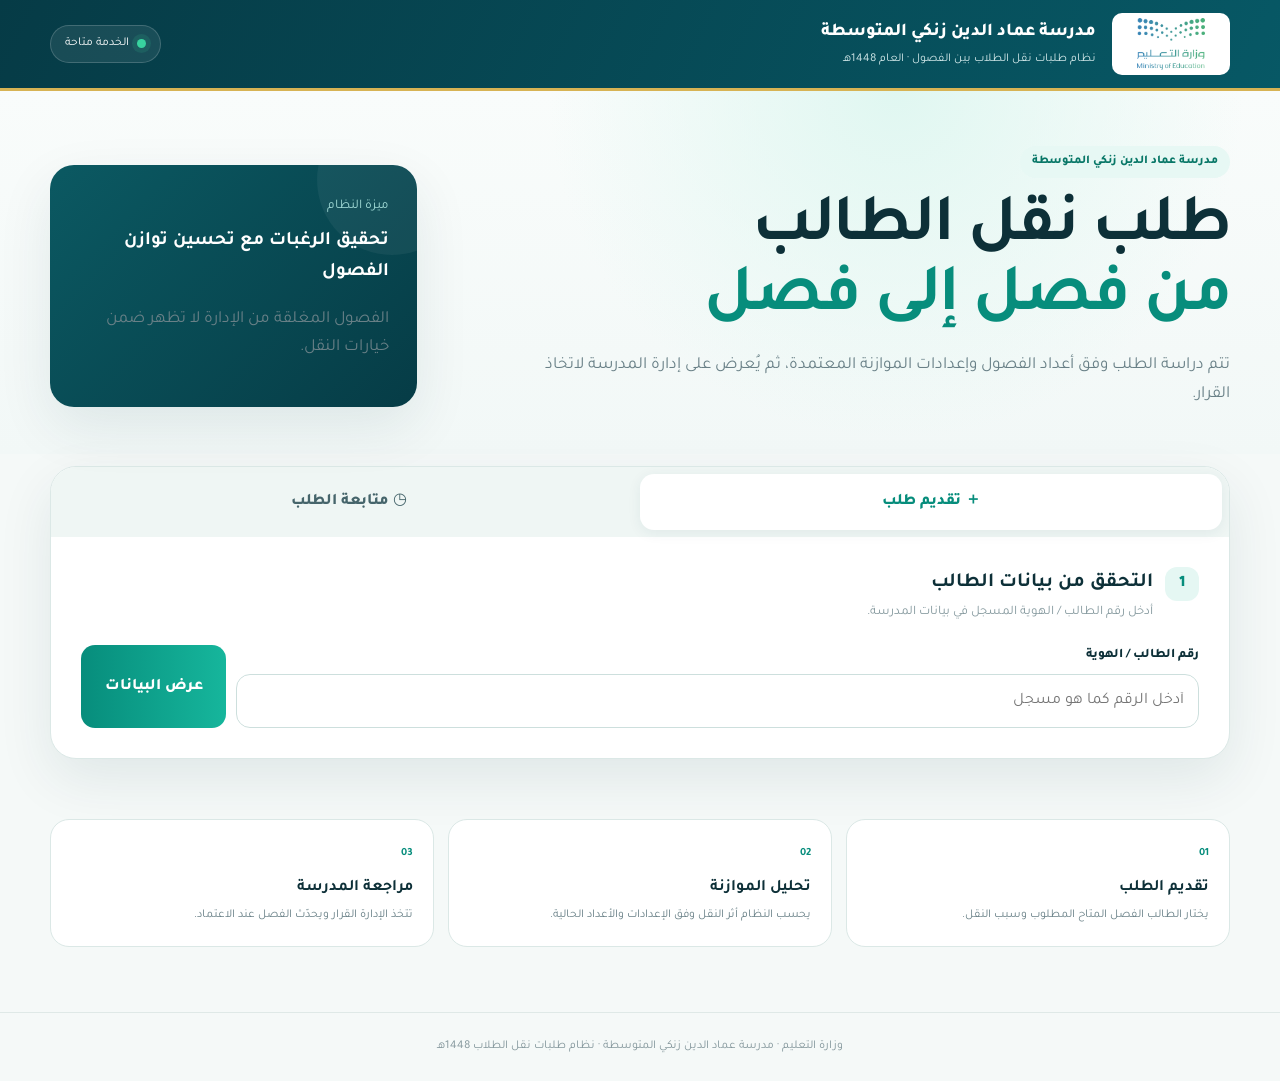
==== index.html @ 0a9241fe "Add files via upload" ====
<!doctype html>
<html lang="ar" dir="rtl">
<head>
<meta charset="utf-8"><meta name="viewport" content="width=device-width,initial-scale=1">
<meta name="theme-color" content="#063f49">
<title>طلبات نقل الطلاب | عماد الدين زنكي المتوسطة</title>
<link rel="stylesheet" href="assets/style.css?v=2.0.0">
</head>
<body>
<header class="topbar"><div class="container topbar-inner">
 <div class="brand"><img src="assets/moe-logo.png" alt="وزارة التعليم"><div><h1>مدرسة عماد الدين زنكي المتوسطة</h1><p>نظام طلبات نقل الطلاب بين الفصول · العام 1448هـ</p></div></div>
 <div class="service-pill"><i></i> الخدمة متاحة</div>
</div></header>
<section class="hero"><div class="container hero-grid">
 <div><span class="eyebrow">مدرسة عماد الدين زنكي المتوسطة</span><h2>طلب نقل الطالب<br><span>من فصل إلى فصل</span></h2><p>تتم دراسة الطلب وفق أعداد الفصول وإعدادات الموازنة المعتمدة، ثم يُعرض على إدارة المدرسة لاتخاذ القرار.</p></div>
 <aside class="feature-card"><small>ميزة النظام</small><strong>تحقيق الرغبات مع تحسين توازن الفصول</strong><p>الفصول المغلقة من الإدارة لا تظهر ضمن خيارات النقل.</p></aside>
</div></section>
<main class="container portal">
 <section class="panel">
  <div class="tabs"><button class="tab-btn active" data-tab="new">＋ تقديم طلب</button><button class="tab-btn" data-tab="status">◷ متابعة الطلب</button></div>
  <div class="panel-body">
   <div id="newTab">
    <div class="step-title"><span class="step-num">1</span><div><h3>التحقق من بيانات الطالب</h3><p>أدخل رقم الطالب / الهوية المسجل في بيانات المدرسة.</p></div></div>
    <div class="lookup-row"><div class="field"><label for="studentId">رقم الطالب / الهوية</label><input id="studentId" inputmode="text" autocomplete="off" placeholder="أدخل الرقم كما هو مسجل"></div><button id="lookupBtn" class="btn btn-primary">عرض البيانات</button></div>
    <div id="lookupStatus" class="status" hidden></div>
    <div id="studentCard" class="student-card hidden">
      <div class="student-head"><div><small>الطالب</small><div id="studentName" class="student-name">—</div></div><div class="meta-pills"><div class="meta-pill">الصف<b id="studentGrade">—</b></div><div class="meta-pill">الفصل الحالي<b id="studentClass">—</b></div></div></div>
      <form id="transferForm" class="transfer-form">
       <div class="step-title"><span class="step-num">2</span><div><h3>تفاصيل طلب النقل</h3><p>الفصول الظاهرة أدناه هي الفصول التي أتاحتها الإدارة للنقل.</p></div></div>
       <div class="form-row">
        <div class="field"><label for="targetClass">الفصل المطلوب</label><select id="targetClass" required></select></div>
        <div class="field"><label for="reason">سبب الطلب</label><select id="reason" required><option value="">اختر السبب</option><option>ظروف أسرية</option><option>رغبة الطالب</option><option>قرب من زملاء / إخوة</option><option>احتياج تعليمي</option><option>سبب آخر</option></select></div>
       </div>
       <div class="field" style="margin-top:12px"><label for="studentNote">ملاحظات الطالب <small>اختياري</small></label><textarea id="studentNote" rows="3" maxlength="350" placeholder="اكتب أي تفاصيل تساعد في دراسة الطلب..."></textarea></div>
       <div class="notice">إرسال الطلب لا يعني الموافقة النهائية. تتم دراسة الطلب حسب الموازنة وإعدادات الفصول والطاقة الاستيعابية.</div>
       <div id="submitStatus" class="status" hidden></div>
       <button class="btn btn-primary btn-wide" id="submitBtn" type="submit">إرسال طلب النقل</button>
      </form>
    </div>
    <div id="successCard" class="success-card hidden"><div class="success-icon">✓</div><h3>تم استلام طلبك</h3><p>رقم الطلب</p><div id="successCode" class="request-code">—</div><p>يمكنك متابعة حالة الطلب من تبويب «متابعة الطلب».</p><button id="newRequestBtn" class="btn btn-light">طلب / استعلام جديد</button></div>
   </div>
   <div id="statusTab" class="hidden">
    <div class="step-title"><span class="step-num">◷</span><div><h3>متابعة طلبات الطالب</h3><p>أدخل رقم الطالب / الهوية لعرض آخر الطلبات.</p></div></div>
    <div class="lookup-row"><div class="field"><label for="statusStudentId">رقم الطالب / الهوية</label><input id="statusStudentId" autocomplete="off"></div><button id="statusBtn" class="btn btn-dark">عرض الطلبات</button></div>
    <div id="statusMessage" class="status" hidden></div><div id="statusResults" style="margin-top:16px"></div>
   </div>
  </div>
 </section>
</main>
<section class="process"><div class="container process-grid"><div class="process-card"><b>01</b><h4>تقديم الطلب</h4><p>يختار الطالب الفصل المتاح المطلوب وسبب النقل.</p></div><div class="process-card"><b>02</b><h4>تحليل الموازنة</h4><p>يحسب النظام أثر النقل وفق الإعدادات والأعداد الحالية.</p></div><div class="process-card"><b>03</b><h4>مراجعة المدرسة</h4><p>تتخذ الإدارة القرار ويحدّث الفصل عند الاعتماد.</p></div></div></section>
<footer class="footer">وزارة التعليم · مدرسة عماد الدين زنكي المتوسطة · نظام طلبات نقل الطلاب 1448هـ</footer>
<script src="assets/app.js?v=2.0.0" defer></script>
</body></html>
---- assets/style.css ----
@import url('https://fonts.googleapis.com/css2?family=Tajawal:wght@400;500;600;700;800;900&display=swap');
:root{
 --ink:#0d3038;--muted:#698087;--line:#dbe8e6;--bg:#f5f9f8;--surface:#fff;
 --primary:#078d7c;--primary2:#16b69c;--navy:#073e49;--gold:#d7b354;
 --danger:#b42318;--danger-bg:#fff1f0;--warn:#8a5a00;--warn-bg:#fff8e8;
 --ok:#067647;--ok-bg:#ecfdf3;--shadow:0 20px 55px rgba(6,57,66,.09);
}
*{box-sizing:border-box}html{scroll-behavior:smooth}body{margin:0;font-family:"Tajawal",system-ui,sans-serif;color:var(--ink);background:var(--bg);line-height:1.65}
button,input,select,textarea{font:inherit}button,a{ -webkit-tap-highlight-color:transparent}
a{color:inherit;text-decoration:none}.container{width:min(1180px,calc(100% - 32px));margin:auto}
.topbar{background:linear-gradient(115deg,#063b46,#075865);color:#fff;border-bottom:3px solid var(--gold)}
.topbar-inner{min-height:88px;display:flex;align-items:center;justify-content:space-between;gap:18px}.brand{display:flex;align-items:center;gap:16px}
.brand img{width:118px;height:62px;object-fit:contain;background:#fff;border-radius:10px;padding:5px}.brand h1{font-size:18px;margin:0;font-weight:800}.brand p{font-size:12px;margin:3px 0 0;color:#d2e8e9}
.service-pill{display:flex;align-items:center;gap:8px;font-size:12px;background:rgba(255,255,255,.08);border:1px solid rgba(255,255,255,.18);padding:8px 14px;border-radius:999px}
.service-pill i{width:9px;height:9px;border-radius:50%;background:#38d39f;box-shadow:0 0 0 5px rgba(56,211,159,.12)}
.hero{padding:55px 0 28px;background:radial-gradient(circle at 70% 0,#e0f7f1 0,transparent 36%),linear-gradient(#f9fcfb,#f2f8f7)}
.hero-grid{display:grid;grid-template-columns:1.5fr .72fr;align-items:center;gap:48px}.eyebrow{display:inline-flex;background:#e7f8f4;color:#087767;border-radius:999px;padding:6px 12px;font-size:12px;font-weight:800}
.hero h2{font-size:clamp(38px,6vw,67px);line-height:1.05;margin:17px 0 12px;letter-spacing:-1.5px}.hero h2 span{color:var(--primary)}
.hero p{color:var(--muted);font-size:17px;max-width:720px}.feature-card{background:linear-gradient(135deg,#0b5962,#063c46);color:#fff;border-radius:24px;padding:28px;box-shadow:var(--shadow);position:relative;overflow:hidden}
.feature-card:before{content:"";position:absolute;width:150px;height:150px;border-radius:50%;background:rgba(255,255,255,.05);right:-50px;top:-60px}.feature-card small{color:#9bd7d3}.feature-card strong{display:block;font-size:19px;margin-top:7px}
.portal{padding:12px 0 60px}.panel{background:#fff;border:1px solid var(--line);border-radius:26px;box-shadow:var(--shadow);overflow:hidden}
.tabs{display:grid;grid-template-columns:1fr 1fr;background:#eff6f4;padding:7px}.tab-btn{border:0;background:transparent;color:#46656b;font-weight:800;padding:15px;border-radius:14px;cursor:pointer}
.tab-btn.active{background:#fff;color:var(--primary);box-shadow:0 3px 14px rgba(22,75,79,.07)}
.panel-body{padding:30px}.step-title{display:flex;gap:12px;align-items:flex-start;margin-bottom:22px}.step-num{display:grid;place-items:center;width:34px;height:34px;border-radius:12px;background:#e5f7f3;color:var(--primary);font-weight:900}
.step-title h3{margin:0;font-size:20px}.step-title p{margin:2px 0 0;color:#85999e;font-size:13px}
.field{display:flex;flex-direction:column;gap:7px}.field label{font-size:13px;font-weight:800}.field small{color:var(--muted)}
.input,.field input,.field select,.field textarea{width:100%;border:1px solid #cddfdd;background:#fff;border-radius:14px;padding:13px 14px;outline:0;color:var(--ink);transition:.2s}
.field textarea{resize:vertical}.field input:focus,.field select:focus,.field textarea:focus{border-color:#18ad97;box-shadow:0 0 0 4px rgba(22,182,156,.1)}
.form-row{display:grid;grid-template-columns:1fr 1fr;gap:14px}.lookup-row{display:grid;grid-template-columns:1fr 145px;gap:10px}
.btn{border:0;border-radius:14px;padding:12px 18px;font-weight:800;cursor:pointer;display:inline-flex;align-items:center;justify-content:center;gap:8px;transition:.2s}
.btn:hover{transform:translateY(-1px)}.btn:disabled{opacity:.55;cursor:not-allowed;transform:none}.btn-primary{background:linear-gradient(90deg,var(--primary),var(--primary2));color:#fff}
.btn-dark{background:var(--navy);color:#fff}.btn-light{background:#eff6f4;color:#204a51;border:1px solid #d9e8e5}.btn-danger{background:#b42318;color:#fff}.btn-wide{width:100%}
.status{padding:12px 14px;border-radius:13px;margin:14px 0;font-size:14px}.status.error{background:var(--danger-bg);color:var(--danger)}.status.ok{background:var(--ok-bg);color:var(--ok)}
.status.info{background:#eef8ff;color:#175c78}.status.warn{background:var(--warn-bg);color:var(--warn)}
.student-card{border:1px solid var(--line);border-radius:20px;padding:20px;margin-top:16px;background:#fbfefd}.student-head{display:flex;align-items:center;justify-content:space-between;gap:12px;border-bottom:1px solid #e4efed;padding-bottom:16px}
.student-name{font-size:21px;font-weight:900}.meta-pills{display:flex;gap:8px;flex-wrap:wrap}.meta-pill{background:#edf5f3;border-radius:12px;padding:8px 12px;font-size:12px}.meta-pill b{display:block;font-size:14px}
.transfer-form{padding-top:18px}.notice{background:#fff9e9;border:1px solid #f2d797;color:#765100;border-radius:13px;padding:12px;margin:15px 0;font-size:12px}
.success-card{text-align:center;padding:25px}.success-icon{width:62px;height:62px;border-radius:50%;display:grid;place-items:center;background:var(--ok-bg);color:var(--ok);font-size:30px;margin:auto}
.request-code{font-size:22px;font-weight:900;direction:ltr;display:inline-block;background:#f0f6f5;padding:8px 14px;border-radius:12px}
.process{padding:0 0 65px}.process-grid{display:grid;grid-template-columns:repeat(3,1fr);gap:14px}.process-card{background:#fff;border:1px solid var(--line);border-radius:19px;padding:20px}.process-card b{font-size:11px;color:var(--primary)}.process-card h4{margin:8px 0 5px}.process-card p{font-size:12px;color:var(--muted);margin:0}
.footer{border-top:1px solid #dfe9e7;text-align:center;color:#83969b;font-size:12px;padding:24px}
.hidden{display:none!important}

@media(max-width:800px){
 .topbar-inner{min-height:75px}.brand img{width:85px;height:50px}.brand h1{font-size:14px}.service-pill{display:none}
 .hero{padding-top:35px}.hero-grid{grid-template-columns:1fr;gap:20px}.feature-card{display:none}.hero h2{font-size:42px}
 .panel-body{padding:20px}.form-row,.lookup-row,.process-grid{grid-template-columns:1fr}.lookup-row .btn{width:100%}
 .student-head{align-items:flex-start;flex-direction:column}
}
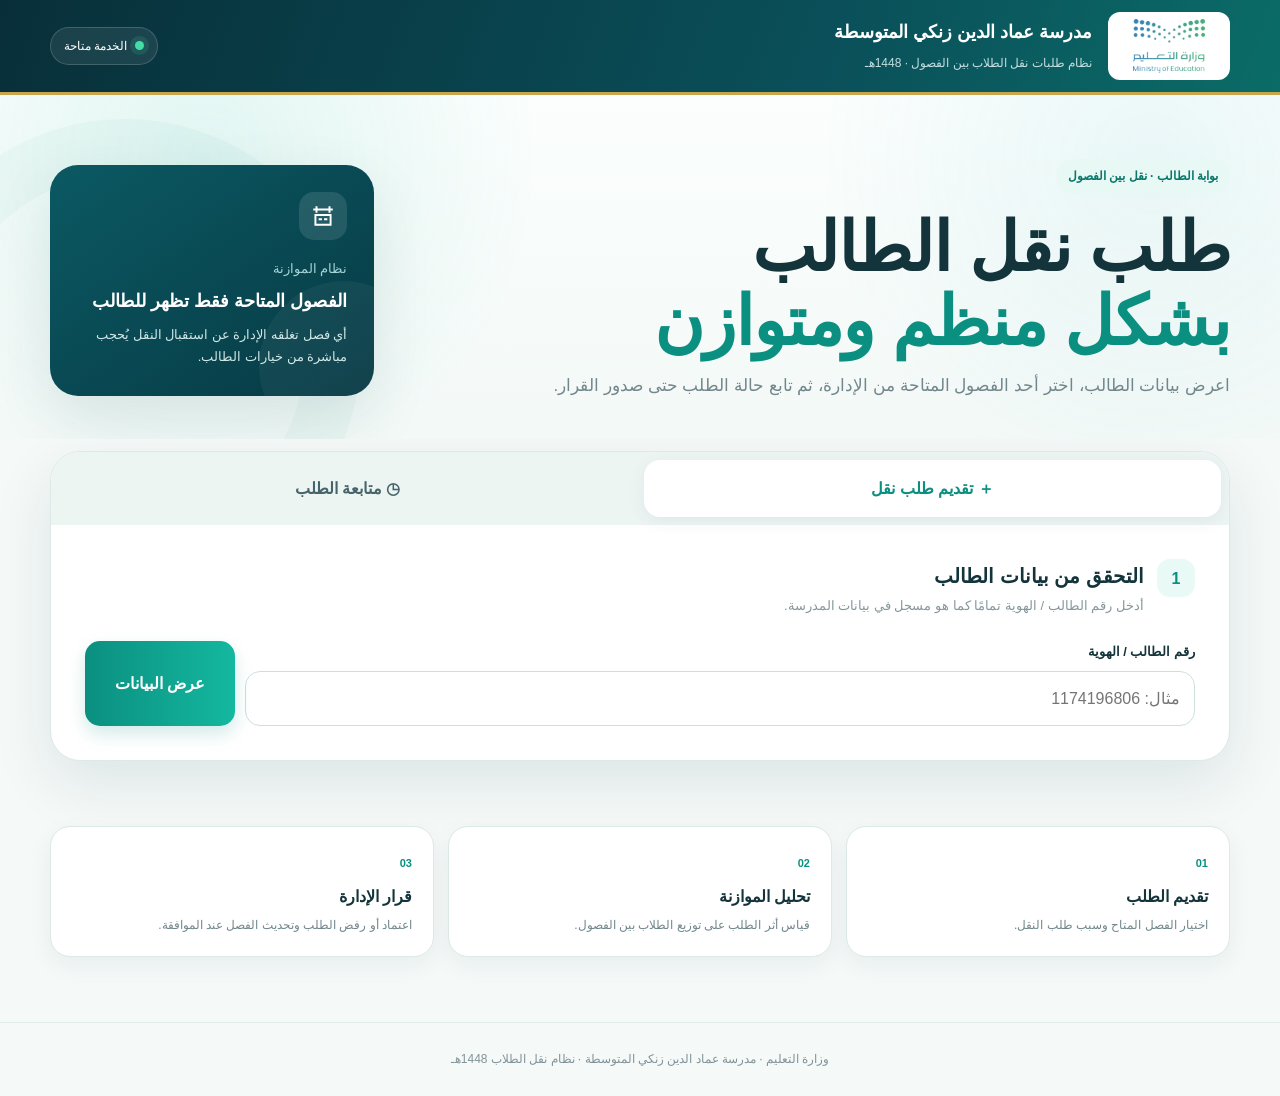
==== commit 53e18b40: "Add files via upload" ====
--- a/index.html
+++ b/index.html
@@ -2,52 +2,75 @@
 <html lang="ar" dir="rtl">
 <head>
 <meta charset="utf-8"><meta name="viewport" content="width=device-width,initial-scale=1">
-<meta name="theme-color" content="#063f49">
+<meta name="theme-color" content="#0b3640">
 <title>طلبات نقل الطلاب | عماد الدين زنكي المتوسطة</title>
-<link rel="stylesheet" href="assets/style.css?v=2.0.0">
+<link rel="stylesheet" href="/assets/student.css?v=2.1.0">
 </head>
 <body>
-<header class="topbar"><div class="container topbar-inner">
- <div class="brand"><img src="assets/moe-logo.png" alt="وزارة التعليم"><div><h1>مدرسة عماد الدين زنكي المتوسطة</h1><p>نظام طلبات نقل الطلاب بين الفصول · العام 1448هـ</p></div></div>
- <div class="service-pill"><i></i> الخدمة متاحة</div>
-</div></header>
-<section class="hero"><div class="container hero-grid">
- <div><span class="eyebrow">مدرسة عماد الدين زنكي المتوسطة</span><h2>طلب نقل الطالب<br><span>من فصل إلى فصل</span></h2><p>تتم دراسة الطلب وفق أعداد الفصول وإعدادات الموازنة المعتمدة، ثم يُعرض على إدارة المدرسة لاتخاذ القرار.</p></div>
- <aside class="feature-card"><small>ميزة النظام</small><strong>تحقيق الرغبات مع تحسين توازن الفصول</strong><p>الفصول المغلقة من الإدارة لا تظهر ضمن خيارات النقل.</p></aside>
-</div></section>
+<header class="site-header">
+ <div class="container header-inner">
+  <div class="brand"><img class="brand-logo" src="/assets/moe-logo.png" alt="وزارة التعليم"><div class="brand-copy"><strong>مدرسة عماد الدين زنكي المتوسطة</strong><span>نظام طلبات نقل الطلاب بين الفصول · 1448هـ</span></div></div>
+  <div class="live-pill"><span class="live-dot"></span> الخدمة متاحة</div>
+ </div>
+</header>
+
+<section class="hero">
+ <div class="container hero-grid">
+  <div><span class="eyebrow">بوابة الطالب · نقل بين الفصول</span><h1>طلب نقل الطالب<br><em>بشكل منظم ومتوازن</em></h1><p>اعرض بيانات الطالب، اختر أحد الفصول المتاحة من الإدارة، ثم تابع حالة الطلب حتى صدور القرار.</p></div>
+  <aside class="hero-card">
+   <div class="hero-icon"><svg viewBox="0 0 24 24" fill="none" stroke="currentColor" stroke-width="1.8"><path d="M3 6h18M6 3v6m12-6v6M5 11h14v9H5z"/><path d="M8 15h3m2 0h3"/></svg></div>
+   <small>نظام الموازنة</small><strong>الفصول المتاحة فقط تظهر للطالب</strong><p>أي فصل تغلقه الإدارة عن استقبال النقل يُحجب مباشرة من خيارات الطالب.</p>
+  </aside>
+ </div>
+</section>
+
 <main class="container portal">
- <section class="panel">
-  <div class="tabs"><button class="tab-btn active" data-tab="new">＋ تقديم طلب</button><button class="tab-btn" data-tab="status">◷ متابعة الطلب</button></div>
-  <div class="panel-body">
-   <div id="newTab">
-    <div class="step-title"><span class="step-num">1</span><div><h3>التحقق من بيانات الطالب</h3><p>أدخل رقم الطالب / الهوية المسجل في بيانات المدرسة.</p></div></div>
-    <div class="lookup-row"><div class="field"><label for="studentId">رقم الطالب / الهوية</label><input id="studentId" inputmode="text" autocomplete="off" placeholder="أدخل الرقم كما هو مسجل"></div><button id="lookupBtn" class="btn btn-primary">عرض البيانات</button></div>
-    <div id="lookupStatus" class="status" hidden></div>
-    <div id="studentCard" class="student-card hidden">
-      <div class="student-head"><div><small>الطالب</small><div id="studentName" class="student-name">—</div></div><div class="meta-pills"><div class="meta-pill">الصف<b id="studentGrade">—</b></div><div class="meta-pill">الفصل الحالي<b id="studentClass">—</b></div></div></div>
-      <form id="transferForm" class="transfer-form">
-       <div class="step-title"><span class="step-num">2</span><div><h3>تفاصيل طلب النقل</h3><p>الفصول الظاهرة أدناه هي الفصول التي أتاحتها الإدارة للنقل.</p></div></div>
-       <div class="form-row">
-        <div class="field"><label for="targetClass">الفصل المطلوب</label><select id="targetClass" required></select></div>
-        <div class="field"><label for="reason">سبب الطلب</label><select id="reason" required><option value="">اختر السبب</option><option>ظروف أسرية</option><option>رغبة الطالب</option><option>قرب من زملاء / إخوة</option><option>احتياج تعليمي</option><option>سبب آخر</option></select></div>
-       </div>
-       <div class="field" style="margin-top:12px"><label for="studentNote">ملاحظات الطالب <small>اختياري</small></label><textarea id="studentNote" rows="3" maxlength="350" placeholder="اكتب أي تفاصيل تساعد في دراسة الطلب..."></textarea></div>
-       <div class="notice">إرسال الطلب لا يعني الموافقة النهائية. تتم دراسة الطلب حسب الموازنة وإعدادات الفصول والطاقة الاستيعابية.</div>
-       <div id="submitStatus" class="status" hidden></div>
-       <button class="btn btn-primary btn-wide" id="submitBtn" type="submit">إرسال طلب النقل</button>
-      </form>
+ <section class="portal-shell">
+  <div class="portal-tabs"><button class="portal-tab active" data-tab="new">＋ تقديم طلب نقل</button><button class="portal-tab" data-tab="track">◷ متابعة الطلب</button></div>
+  <div class="portal-body">
+   <section id="newView">
+    <div class="section-title"><span class="number">1</span><div><h2>التحقق من بيانات الطالب</h2><p>أدخل رقم الطالب / الهوية تمامًا كما هو مسجل في بيانات المدرسة.</p></div></div>
+    <div class="lookup-grid"><div class="field"><label for="studentId">رقم الطالب / الهوية</label><input class="control" id="studentId" autocomplete="off" inputmode="text" placeholder="مثال: 1174196806"></div><button id="lookupBtn" class="btn btn-primary">عرض البيانات</button></div>
+    <div id="lookupMsg" class="alert hidden"></div>
+
+    <div id="studentPanel" class="student-panel hidden">
+     <div class="student-head">
+      <div class="identity"><div class="avatar"><svg viewBox="0 0 24 24" fill="none" stroke="currentColor" stroke-width="1.8"><circle cx="12" cy="8" r="4"/><path d="M4 21c1-5 4-7 8-7s7 2 8 7"/></svg></div><div><div class="student-label">الطالب</div><div id="studentName" class="student-name">—</div></div></div>
+      <div class="meta"><div class="meta-box">الصف<b id="studentGrade">—</b></div><div class="meta-box">الفصل الحالي<b id="studentClass">—</b></div></div>
+     </div>
+
+     <form id="transferForm" class="transfer-area">
+      <div class="section-title"><span class="number">2</span><div><h2>تفاصيل طلب النقل</h2><p>القائمة تحتوي فقط على الفصول المسموح لها باستقبال طلبات النقل.</p></div></div>
+      <div class="form-grid">
+       <div class="field"><label for="targetClass">الفصل المطلوب</label><select id="targetClass" class="control" required></select></div>
+       <div class="field"><label for="reason">سبب الطلب</label><select id="reason" class="control" required><option value="">اختر سبب الطلب</option><option>ظروف أسرية</option><option>رغبة الطالب</option><option>قرب من زملاء / إخوة</option><option>احتياج تعليمي</option><option>سبب آخر</option></select></div>
+      </div>
+      <div class="field" style="margin-top:14px"><label for="studentNote">ملاحظات الطالب <small>اختياري</small></label><textarea id="studentNote" class="control" rows="3" maxlength="350" placeholder="اكتب أي تفاصيل تساعد الإدارة في دراسة الطلب..."></textarea></div>
+      <div class="policy-note">إرسال الطلب لا يعني الموافقة النهائية. تتم دراسة كل طلب حسب الموازنة بين الفصول والطاقة الاستيعابية وإعدادات الإدارة.</div>
+      <div id="submitMsg" class="alert hidden"></div>
+      <button id="submitBtn" class="btn btn-primary btn-wide" type="submit">إرسال طلب النقل</button>
+     </form>
     </div>
-    <div id="successCard" class="success-card hidden"><div class="success-icon">✓</div><h3>تم استلام طلبك</h3><p>رقم الطلب</p><div id="successCode" class="request-code">—</div><p>يمكنك متابعة حالة الطلب من تبويب «متابعة الطلب».</p><button id="newRequestBtn" class="btn btn-light">طلب / استعلام جديد</button></div>
-   </div>
-   <div id="statusTab" class="hidden">
-    <div class="step-title"><span class="step-num">◷</span><div><h3>متابعة طلبات الطالب</h3><p>أدخل رقم الطالب / الهوية لعرض آخر الطلبات.</p></div></div>
-    <div class="lookup-row"><div class="field"><label for="statusStudentId">رقم الطالب / الهوية</label><input id="statusStudentId" autocomplete="off"></div><button id="statusBtn" class="btn btn-dark">عرض الطلبات</button></div>
-    <div id="statusMessage" class="status" hidden></div><div id="statusResults" style="margin-top:16px"></div>
-   </div>
+
+    <div id="successView" class="success-view hidden">
+      <div class="success-mark">✓</div><h2>تم استلام طلبك بنجاح</h2><p>احتفظ برقم الطلب للرجوع إليه عند الحاجة.</p><div id="requestId" class="request-id">—</div><br><button id="resetBtn" class="btn btn-soft">استعلام جديد</button>
+    </div>
+   </section>
+
+   <section id="trackView" class="hidden">
+    <div class="section-title"><span class="number">◷</span><div><h2>متابعة طلبات الطالب</h2><p>أدخل رقم الطالب / الهوية لعرض آخر الطلبات المسجلة.</p></div></div>
+    <div class="lookup-grid"><div class="field"><label for="trackId">رقم الطالب / الهوية</label><input id="trackId" class="control" autocomplete="off"></div><button id="trackBtn" class="btn btn-dark">عرض الطلبات</button></div>
+    <div id="trackMsg" class="alert hidden"></div><div id="trackResults" class="status-list"></div>
+   </section>
   </div>
  </section>
 </main>
-<section class="process"><div class="container process-grid"><div class="process-card"><b>01</b><h4>تقديم الطلب</h4><p>يختار الطالب الفصل المتاح المطلوب وسبب النقل.</p></div><div class="process-card"><b>02</b><h4>تحليل الموازنة</h4><p>يحسب النظام أثر النقل وفق الإعدادات والأعداد الحالية.</p></div><div class="process-card"><b>03</b><h4>مراجعة المدرسة</h4><p>تتخذ الإدارة القرار ويحدّث الفصل عند الاعتماد.</p></div></div></section>
-<footer class="footer">وزارة التعليم · مدرسة عماد الدين زنكي المتوسطة · نظام طلبات نقل الطلاب 1448هـ</footer>
-<script src="assets/app.js?v=2.0.0" defer></script>
+
+<section class="steps"><div class="container steps-grid">
+ <div class="step-card"><span>01</span><h3>تقديم الطلب</h3><p>اختيار الفصل المتاح وسبب طلب النقل.</p></div>
+ <div class="step-card"><span>02</span><h3>تحليل الموازنة</h3><p>قياس أثر الطلب على توزيع الطلاب بين الفصول.</p></div>
+ <div class="step-card"><span>03</span><h3>قرار الإدارة</h3><p>اعتماد أو رفض الطلب وتحديث الفصل عند الموافقة.</p></div>
+</div></section>
+<footer class="site-footer">وزارة التعليم · مدرسة عماد الدين زنكي المتوسطة · نظام نقل الطلاب 1448هـ</footer>
+<script src="/assets/config.js?v=2.1.0"></script><script src="/assets/student.js?v=2.1.0"></script>
 </body></html>
--- a/assets/student.css
+++ b/assets/student.css
@@ -0,0 +1,49 @@
+
+:root{
+  --primary:#0b8f80;--primary-2:#14b89f;--primary-3:#e9faf6;
+  --navy:#0b3640;--navy-2:#124e59;--ink:#14343b;--muted:#71878c;
+  --line:#dce9e6;--bg:#f5f9f8;--surface:#fff;--gold:#c9a54b;
+  --danger:#b42318;--danger-bg:#fff1f0;--warning:#8b5e00;--warning-bg:#fff8e8;
+  --success:#067647;--success-bg:#ecfdf3;--shadow:0 22px 60px rgba(7,55,64,.10);
+  --soft-shadow:0 8px 24px rgba(7,55,64,.06);--radius:24px;
+}
+*{box-sizing:border-box}html{scroll-behavior:smooth}body{margin:0;font-family:"Segoe UI","Tahoma","Arial",sans-serif;background:var(--bg);color:var(--ink);line-height:1.7}
+button,input,select,textarea{font:inherit}button{cursor:pointer}a{color:inherit;text-decoration:none}
+.container{width:min(1180px,calc(100% - 32px));margin:auto}
+.site-header{background:linear-gradient(110deg,#082f39,#0a505a 65%,#0a6c67);border-bottom:3px solid var(--gold);color:#fff}
+.header-inner{min-height:92px;display:flex;align-items:center;justify-content:space-between;gap:20px}
+.brand{display:flex;align-items:center;gap:16px}.brand-logo{width:122px;height:68px;object-fit:contain;background:#fff;border-radius:12px;padding:7px}
+.brand-copy strong{display:block;font-size:18px}.brand-copy span{font-size:12px;color:#c5dfe1}.live-pill{display:flex;align-items:center;gap:8px;background:rgba(255,255,255,.08);border:1px solid rgba(255,255,255,.17);padding:8px 13px;border-radius:999px;font-size:12px}
+.live-dot{width:9px;height:9px;background:#44dda8;border-radius:50%;box-shadow:0 0 0 5px rgba(68,221,168,.13)}
+.hero{position:relative;overflow:hidden;background:
+radial-gradient(circle at 16% 18%,rgba(19,184,159,.11),transparent 30%),
+radial-gradient(circle at 90% 20%,rgba(70,184,199,.09),transparent 28%),
+linear-gradient(180deg,#fbfefd,#f3f9f7);padding:64px 0 38px}
+.hero:after{content:"";position:absolute;left:-110px;bottom:-150px;width:360px;height:360px;border-radius:50%;border:55px solid rgba(8,143,128,.04)}
+.hero-grid{display:grid;grid-template-columns:1.55fr .62fr;gap:45px;align-items:center;position:relative;z-index:1}
+.eyebrow{display:inline-flex;align-items:center;gap:7px;padding:7px 12px;border-radius:999px;background:#e8f8f4;color:#0a776b;font-size:12px;font-weight:800}
+.hero h1{font-size:clamp(40px,5.6vw,68px);line-height:1.08;margin:18px 0 14px;letter-spacing:-1px}.hero h1 em{font-style:normal;color:var(--primary)}
+.hero p{font-size:17px;color:var(--muted);max-width:760px;margin:0}
+.hero-card{background:linear-gradient(145deg,#0b5963,#073a44);border-radius:28px;color:#fff;padding:27px;box-shadow:var(--shadow);position:relative;overflow:hidden}
+.hero-card:before{content:"";position:absolute;inset:auto -55px -55px auto;width:170px;height:170px;border-radius:50%;background:rgba(255,255,255,.045)}
+.hero-icon{width:48px;height:48px;border-radius:15px;background:rgba(255,255,255,.11);display:grid;place-items:center;margin-bottom:14px}.hero-icon svg{width:26px}
+.hero-card small{color:#a7d5d6}.hero-card strong{font-size:18px;display:block;margin:5px 0 8px}.hero-card p{color:#d0e7e7;font-size:13px}
+.portal{padding:12px 0 65px}.portal-shell{background:#fff;border:1px solid var(--line);border-radius:30px;box-shadow:var(--shadow);overflow:hidden}
+.portal-tabs{display:grid;grid-template-columns:1fr 1fr;gap:8px;background:#edf5f3;padding:8px}.portal-tab{border:0;background:transparent;border-radius:16px;padding:15px;color:#45656b;font-weight:800}.portal-tab.active{background:#fff;color:var(--primary);box-shadow:0 4px 17px rgba(10,66,73,.07)}
+.portal-body{padding:34px}
+.section-title{display:flex;align-items:flex-start;gap:13px;margin-bottom:24px}.number{flex:0 0 38px;height:38px;border-radius:13px;display:grid;place-items:center;background:var(--primary-3);color:var(--primary);font-weight:900}.section-title h2{font-size:20px;margin:0}.section-title p{margin:2px 0 0;font-size:13px;color:#84979b}
+.lookup-grid{display:grid;grid-template-columns:1fr 150px;gap:10px}.field{display:flex;flex-direction:column;gap:7px}.field label{font-size:13px;font-weight:800}.field small{color:#819499}
+.control{width:100%;border:1px solid #ccdfdc;border-radius:15px;background:#fff;padding:13px 14px;outline:0;color:var(--ink);transition:.2s}.control:focus{border-color:#18ac98;box-shadow:0 0 0 4px rgba(20,184,159,.10)}
+textarea.control{resize:vertical}.btn{border:0;border-radius:15px;padding:12px 18px;font-weight:800;display:inline-flex;align-items:center;justify-content:center;gap:8px;transition:.18s}.btn:hover{transform:translateY(-1px)}.btn:disabled{opacity:.52;cursor:not-allowed;transform:none}
+.btn-primary{background:linear-gradient(90deg,var(--primary),var(--primary-2));color:#fff;box-shadow:0 8px 18px rgba(11,143,128,.18)}.btn-dark{background:var(--navy);color:#fff}.btn-soft{background:#eef6f4;color:#24545a;border:1px solid #d9e7e5}.btn-wide{width:100%}
+.alert{border-radius:14px;padding:12px 14px;margin-top:14px;font-size:13px;border:1px solid transparent}.alert.info{background:#eef8ff;color:#175d79;border-color:#d9ebf4}.alert.success{background:var(--success-bg);color:var(--success);border-color:#d7f0df}.alert.error{background:var(--danger-bg);color:var(--danger);border-color:#f7d7d4}.alert.warning{background:var(--warning-bg);color:var(--warning);border-color:#efd99e}
+.student-panel{margin-top:18px;border:1px solid var(--line);border-radius:22px;padding:22px;background:linear-gradient(180deg,#fff,#fbfefd)}
+.student-head{display:flex;justify-content:space-between;gap:15px;align-items:center;border-bottom:1px solid #e6efed;padding-bottom:18px}.identity{display:flex;align-items:center;gap:13px}.avatar{width:48px;height:48px;border-radius:15px;background:#e6f8f4;color:var(--primary);display:grid;place-items:center}.avatar svg{width:26px}.student-name{font-size:22px;font-weight:900}.student-label{color:#83969a;font-size:12px}
+.meta{display:flex;gap:9px;flex-wrap:wrap}.meta-box{min-width:95px;background:#f0f6f4;border-radius:14px;padding:9px 12px;font-size:11px;color:#788b90}.meta-box b{display:block;color:var(--ink);font-size:14px}
+.transfer-area{padding-top:20px}.form-grid{display:grid;grid-template-columns:1fr 1fr;gap:14px}.policy-note{margin:16px 0;background:#fff9e9;border:1px solid #eed79a;border-radius:14px;padding:12px 14px;color:#775402;font-size:12px}
+.success-view{text-align:center;padding:42px 20px}.success-mark{width:72px;height:72px;border-radius:50%;background:#eafbf2;color:#08774a;display:grid;place-items:center;margin:auto;font-size:34px;font-weight:900}.success-view h2{font-size:26px;margin:14px 0 4px}.request-id{display:inline-block;margin:7px 0 15px;direction:ltr;background:#eff6f4;padding:8px 14px;border-radius:12px;font-size:20px;font-weight:900}
+.status-list{display:grid;gap:12px;margin-top:18px}.request-card{border:1px solid var(--line);border-radius:18px;padding:16px;background:#fff}.request-card-head{display:flex;justify-content:space-between;gap:12px}.status-badge{padding:5px 9px;border-radius:999px;font-size:11px;font-weight:800}.pending{background:#fff5dd;color:#805300}.approved{background:#e8faf0;color:#087447}.rejected{background:#fff0ef;color:#a52c24}
+.steps{padding:0 0 65px}.steps-grid{display:grid;grid-template-columns:repeat(3,1fr);gap:14px}.step-card{background:#fff;border:1px solid var(--line);border-radius:20px;padding:21px;box-shadow:var(--soft-shadow)}.step-card span{color:var(--primary);font-size:11px;font-weight:900}.step-card h3{font-size:16px;margin:8px 0 5px}.step-card p{margin:0;color:var(--muted);font-size:12px}
+.site-footer{border-top:1px solid #e0ebe9;padding:26px;text-align:center;color:#819398;font-size:12px}.hidden{display:none!important}
+@media(max-width:820px){.hero-grid{grid-template-columns:1fr}.hero-card{display:none}.hero{padding-top:40px}.hero h1{font-size:43px}.portal-body{padding:20px}.form-grid,.lookup-grid,.steps-grid{grid-template-columns:1fr}.student-head{align-items:flex-start;flex-direction:column}.brand-logo{width:94px;height:55px}.brand-copy strong{font-size:14px}.live-pill{display:none}.header-inner{min-height:78px}}
+@media(max-width:480px){.container{width:min(100% - 20px,1180px)}.hero h1{font-size:36px}.portal-shell{border-radius:22px}.portal-body{padding:16px}.student-name{font-size:19px}}
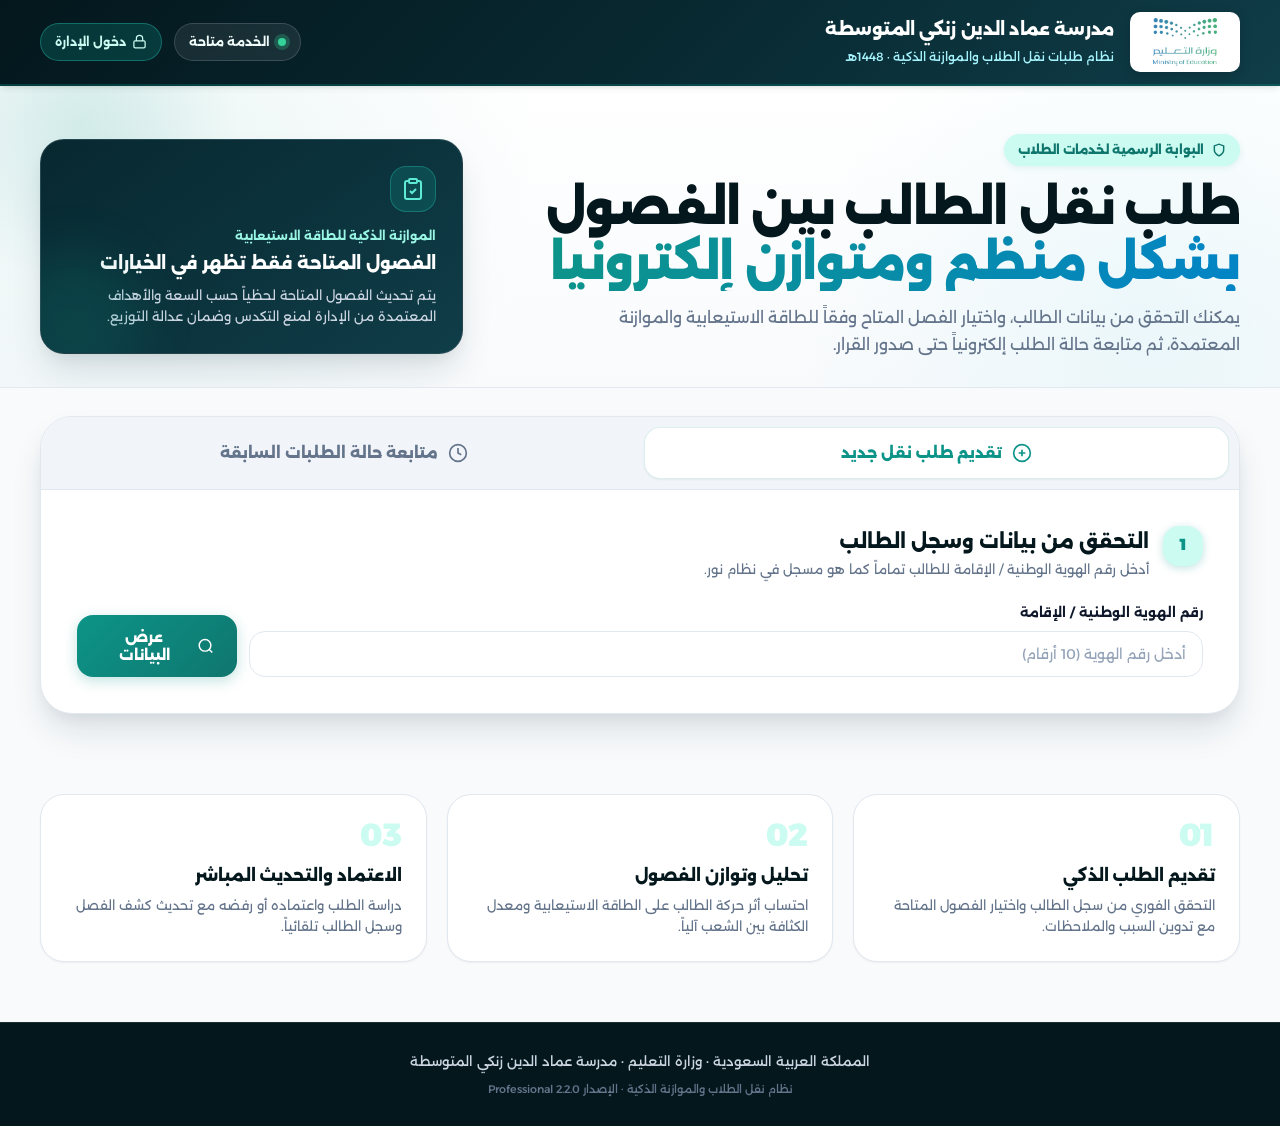
==== commit 8d7da555: "Add files via upload" ====
--- a/index.html
+++ b/index.html
@@ -1,76 +1,271 @@
 <!doctype html>
 <html lang="ar" dir="rtl">
 <head>
-<meta charset="utf-8"><meta name="viewport" content="width=device-width,initial-scale=1">
-<meta name="theme-color" content="#0b3640">
-<title>طلبات نقل الطلاب | عماد الدين زنكي المتوسطة</title>
-<link rel="stylesheet" href="/assets/student.css?v=2.1.0">
+  <meta charset="utf-8">
+  <meta name="viewport" content="width=device-width, initial-scale=1">
+  <meta name="theme-color" content="#04171d">
+  <title>بوابة طلبات نقل الطلاب | مدرسة عماد الدين زنكي المتوسطة</title>
+  <link rel="stylesheet" href="/assets/student.css?v=2.2.0">
 </head>
 <body>
+
+<!-- Header -->
 <header class="site-header">
- <div class="container header-inner">
-  <div class="brand"><img class="brand-logo" src="/assets/moe-logo.png" alt="وزارة التعليم"><div class="brand-copy"><strong>مدرسة عماد الدين زنكي المتوسطة</strong><span>نظام طلبات نقل الطلاب بين الفصول · 1448هـ</span></div></div>
-  <div class="live-pill"><span class="live-dot"></span> الخدمة متاحة</div>
- </div>
+  <div class="container header-inner">
+    <div class="brand">
+      <img class="brand-logo" src="/assets/moe-logo.png" alt="وزارة التعليم">
+      <div class="brand-copy">
+        <strong>مدرسة عماد الدين زنكي المتوسطة</strong>
+        <span>نظام طلبات نقل الطلاب والموازنة الذكية · 1448هـ</span>
+      </div>
+    </div>
+    <div class="header-actions">
+      <div class="live-pill">
+        <span class="live-dot"></span>
+        الخدمة متاحة
+      </div>
+      <a class="admin-link-btn" href="/trans/">
+        <svg width="15" height="15" viewBox="0 0 24 24" fill="none" stroke="currentColor" stroke-width="2"><rect x="3" y="11" width="18" height="11" rx="2" ry="2"/><path d="M7 11V7a5 5 0 0 1 10 0v4"/></svg>
+        دخول الإدارة
+      </a>
+    </div>
+  </div>
 </header>
 
+<!-- Hero Section -->
 <section class="hero">
- <div class="container hero-grid">
-  <div><span class="eyebrow">بوابة الطالب · نقل بين الفصول</span><h1>طلب نقل الطالب<br><em>بشكل منظم ومتوازن</em></h1><p>اعرض بيانات الطالب، اختر أحد الفصول المتاحة من الإدارة، ثم تابع حالة الطلب حتى صدور القرار.</p></div>
-  <aside class="hero-card">
-   <div class="hero-icon"><svg viewBox="0 0 24 24" fill="none" stroke="currentColor" stroke-width="1.8"><path d="M3 6h18M6 3v6m12-6v6M5 11h14v9H5z"/><path d="M8 15h3m2 0h3"/></svg></div>
-   <small>نظام الموازنة</small><strong>الفصول المتاحة فقط تظهر للطالب</strong><p>أي فصل تغلقه الإدارة عن استقبال النقل يُحجب مباشرة من خيارات الطالب.</p>
-  </aside>
- </div>
+  <div class="container hero-grid">
+    <div>
+      <span class="eyebrow">
+        <svg width="14" height="14" viewBox="0 0 24 24" fill="none" stroke="currentColor" stroke-width="2.5"><path d="M12 22s8-4 8-10V5l-8-3-8 3v7c0 6 8 10 8 10z"/></svg>
+        البوابة الرسمية لخدمات الطلاب
+      </span>
+      <h1>طلب نقل الطالب بين الفصول<br><em>بشكل منظم ومتوازن إلكترونياً</em></h1>
+      <p>يمكنك التحقق من بيانات الطالب، واختيار الفصل المتاح وفقاً للطاقة الاستيعابية والموازنة المعتمدة، ثم متابعة حالة الطلب إلكترونياً حتى صدور القرار.</p>
+    </div>
+    <aside class="hero-card">
+      <div class="hero-icon">
+        <svg viewBox="0 0 24 24" fill="none" stroke="currentColor" stroke-width="2"><path d="M16 4h2a2 2 0 0 1 2 2v14a2 2 0 0 1-2 2H6a2 2 0 0 1-2-2V6a2 2 0 0 1 2-2h2"/><rect x="8" y="2" width="8" height="4" rx="1" ry="1"/><path d="M9 14l2 2 4-4"/></svg>
+      </div>
+      <small>الموازنة الذكية للطاقة الاستيعابية</small>
+      <strong>الفصول المتاحة فقط تظهر في الخيارات</strong>
+      <p>يتم تحديث الفصول المتاحة لحظياً حسب السعة والأهداف المعتمدة من الإدارة لمنع التكدس وضمان عدالة التوزيع.</p>
+    </aside>
+  </div>
 </section>
 
+<!-- Main Portal Container -->
 <main class="container portal">
- <section class="portal-shell">
-  <div class="portal-tabs"><button class="portal-tab active" data-tab="new">＋ تقديم طلب نقل</button><button class="portal-tab" data-tab="track">◷ متابعة الطلب</button></div>
-  <div class="portal-body">
-   <section id="newView">
-    <div class="section-title"><span class="number">1</span><div><h2>التحقق من بيانات الطالب</h2><p>أدخل رقم الطالب / الهوية تمامًا كما هو مسجل في بيانات المدرسة.</p></div></div>
-    <div class="lookup-grid"><div class="field"><label for="studentId">رقم الطالب / الهوية</label><input class="control" id="studentId" autocomplete="off" inputmode="text" placeholder="مثال: 1174196806"></div><button id="lookupBtn" class="btn btn-primary">عرض البيانات</button></div>
-    <div id="lookupMsg" class="alert hidden"></div>
-
-    <div id="studentPanel" class="student-panel hidden">
-     <div class="student-head">
-      <div class="identity"><div class="avatar"><svg viewBox="0 0 24 24" fill="none" stroke="currentColor" stroke-width="1.8"><circle cx="12" cy="8" r="4"/><path d="M4 21c1-5 4-7 8-7s7 2 8 7"/></svg></div><div><div class="student-label">الطالب</div><div id="studentName" class="student-name">—</div></div></div>
-      <div class="meta"><div class="meta-box">الصف<b id="studentGrade">—</b></div><div class="meta-box">الفصل الحالي<b id="studentClass">—</b></div></div>
-     </div>
-
-     <form id="transferForm" class="transfer-area">
-      <div class="section-title"><span class="number">2</span><div><h2>تفاصيل طلب النقل</h2><p>القائمة تحتوي فقط على الفصول المسموح لها باستقبال طلبات النقل.</p></div></div>
-      <div class="form-grid">
-       <div class="field"><label for="targetClass">الفصل المطلوب</label><select id="targetClass" class="control" required></select></div>
-       <div class="field"><label for="reason">سبب الطلب</label><select id="reason" class="control" required><option value="">اختر سبب الطلب</option><option>ظروف أسرية</option><option>رغبة الطالب</option><option>قرب من زملاء / إخوة</option><option>احتياج تعليمي</option><option>سبب آخر</option></select></div>
-      </div>
-      <div class="field" style="margin-top:14px"><label for="studentNote">ملاحظات الطالب <small>اختياري</small></label><textarea id="studentNote" class="control" rows="3" maxlength="350" placeholder="اكتب أي تفاصيل تساعد الإدارة في دراسة الطلب..."></textarea></div>
-      <div class="policy-note">إرسال الطلب لا يعني الموافقة النهائية. تتم دراسة كل طلب حسب الموازنة بين الفصول والطاقة الاستيعابية وإعدادات الإدارة.</div>
-      <div id="submitMsg" class="alert hidden"></div>
-      <button id="submitBtn" class="btn btn-primary btn-wide" type="submit">إرسال طلب النقل</button>
-     </form>
-    </div>
-
-    <div id="successView" class="success-view hidden">
-      <div class="success-mark">✓</div><h2>تم استلام طلبك بنجاح</h2><p>احتفظ برقم الطلب للرجوع إليه عند الحاجة.</p><div id="requestId" class="request-id">—</div><br><button id="resetBtn" class="btn btn-soft">استعلام جديد</button>
-    </div>
-   </section>
-
-   <section id="trackView" class="hidden">
-    <div class="section-title"><span class="number">◷</span><div><h2>متابعة طلبات الطالب</h2><p>أدخل رقم الطالب / الهوية لعرض آخر الطلبات المسجلة.</p></div></div>
-    <div class="lookup-grid"><div class="field"><label for="trackId">رقم الطالب / الهوية</label><input id="trackId" class="control" autocomplete="off"></div><button id="trackBtn" class="btn btn-dark">عرض الطلبات</button></div>
-    <div id="trackMsg" class="alert hidden"></div><div id="trackResults" class="status-list"></div>
-   </section>
-  </div>
- </section>
+  <section class="portal-shell">
+    
+    <!-- Portal Tabs -->
+    <div id="portalTabsNav" class="portal-tabs">
+      <button class="portal-tab active" data-tab="new">
+        <svg viewBox="0 0 24 24" fill="none" stroke="currentColor" stroke-width="2"><circle cx="12" cy="12" r="10"/><line x1="12" y1="8" x2="12" y2="16"/><line x1="8" y1="12" x2="16" y2="12"/></svg>
+        تقديم طلب نقل جديد
+      </button>
+      <button class="portal-tab" data-tab="track">
+        <svg viewBox="0 0 24 24" fill="none" stroke="currentColor" stroke-width="2"><circle cx="12" cy="12" r="10"/><polyline points="12 6 12 12 16 14"/></svg>
+        متابعة حالة الطلبات السابقة
+      </button>
+    </div>
+
+    <div class="portal-body">
+      
+      <!-- LOCK SCREEN VIEW (Shown when portal is locked by Admin) -->
+      <section id="lockView" class="glass-lock-view hidden">
+        <div class="lock-glow-icon">
+          <svg viewBox="0 0 24 24" fill="none" stroke="currentColor" stroke-width="2.2"><rect x="3" y="11" width="18" height="11" rx="2" ry="2"/><path d="M7 11V7a5 5 0 0 1 10 0v4"/></svg>
+        </div>
+        <span class="lock-pill">تنويه إداري رسمي</span>
+        <h2>سوف يُتاح الموقع قريباً لنقل الطلاب</h2>
+        <p>بوابة استقبال وتقديم طلبات النقل بين الفصول مغلقة حالياً من قِبل إدارة المدرسة.<br>سيتم فتح استقبال وتعديل الطلبات وفق الخطة الزمنية المعتمدة.</p>
+        <div class="lock-card-footer">
+          <button id="lockTrackBtn" class="btn btn-soft">
+            <svg width="16" height="16" viewBox="0 0 24 24" fill="none" stroke="currentColor" stroke-width="2"><circle cx="12" cy="12" r="10"/><polyline points="12 6 12 12 16 14"/></svg>
+            متابعة واستعلام عن طلب سابق
+          </button>
+        </div>
+      </section>
+
+      <!-- TAB 1: NEW TRANSFER REQUEST -->
+      <section id="newView">
+        <div class="section-title">
+          <span class="number">1</span>
+          <div>
+            <h2>التحقق من بيانات وسجل الطالب</h2>
+            <p>أدخل رقم الهوية الوطنية / الإقامة للطالب تماماً كما هو مسجل في نظام نور.</p>
+          </div>
+        </div>
+
+        <div class="lookup-grid">
+          <div class="field">
+            <label for="studentId">رقم الهوية الوطنية / الإقامة</label>
+            <input class="control" id="studentId" autocomplete="off" inputmode="numeric" placeholder="أدخل رقم الهوية (10 أرقام)">
+          </div>
+          <button id="lookupBtn" class="btn btn-primary">
+            <svg width="18" height="18" viewBox="0 0 24 24" fill="none" stroke="currentColor" stroke-width="2"><circle cx="11" cy="11" r="8"/><line x1="21" y1="21" x2="16.65" y2="16.65"/></svg>
+            عرض البيانات
+          </button>
+        </div>
+
+        <div id="lookupMsg" class="alert hidden"></div>
+
+        <!-- Student Details & Form (Appears upon lookup) -->
+        <div id="studentPanel" class="student-panel hidden">
+          <div class="student-head">
+            <div class="identity">
+              <div class="avatar">
+                <svg viewBox="0 0 24 24" fill="none" stroke="currentColor" stroke-width="2"><path d="M20 21v-2a4 4 0 0 0-4-4H8a4 4 0 0 0-4 4v2"/><circle cx="12" cy="7" r="4"/></svg>
+              </div>
+              <div>
+                <div class="student-label">بيانات الطالب المعروضة</div>
+                <div id="studentName" class="student-name">—</div>
+              </div>
+            </div>
+            <div class="meta">
+              <div class="meta-box">
+                الصف الدراسي
+                <b id="studentGrade">—</b>
+              </div>
+              <div class="meta-box">
+                الفصل الحالي
+                <b id="studentClass">—</b>
+              </div>
+            </div>
+          </div>
+
+          <!-- Dynamic Status Notice Container (Shown when student has an existing request) -->
+          <div id="studentNoticeArea"></div>
+
+          <form id="transferForm" class="transfer-area">
+            <div class="section-title">
+              <span class="number">2</span>
+              <div>
+                <h2>تفاصيل واختيار الفصل المطلوب</h2>
+                <p>تظهر في القائمة الفصول المتاحة فقط والمصرح لها باستقبال الطلاب حالياً.</p>
+              </div>
+            </div>
+
+            <div class="form-grid">
+              <div class="field">
+                <label for="targetClass">الفصل المطلوب الانتقال إليه *</label>
+                <select id="targetClass" class="control" required></select>
+              </div>
+              <div class="field">
+                <label for="reason">سبب طلب النقل *</label>
+                <select id="reason" class="control" required>
+                  <option value="">اختر سبب الطلب</option>
+                  <option value="ظروف أسرية">ظروف أسرية</option>
+                  <option value="رغبة الطالب">رغبة الطالب</option>
+                  <option value="وجود أخ في نفس الفصل">وجود أخ في نفس الفصل</option>
+                  <option value="القرب من الزملاء">القرب من الزملاء</option>
+                  <option value="احتياج تعليمي أو صحي">احتياج تعليمي أو صحي</option>
+                  <option value="سبب آخر">سبب آخر</option>
+                </select>
+              </div>
+            </div>
+
+            <div class="field" style="margin-top:16px">
+              <label for="studentNote">ملاحظات إضافية <small>(اختياري)</small></label>
+              <textarea id="studentNote" class="control" rows="3" maxlength="350" placeholder="اكتب أي تفاصيل أخرى ترغب في إيضاحها للجنة دراسة الطلبات..."></textarea>
+            </div>
+
+            <div class="policy-note">
+              <svg width="20" height="20" viewBox="0 0 24 24" fill="none" stroke="currentColor" stroke-width="2" style="flex:0 0 20px"><circle cx="12" cy="12" r="10"/><line x1="12" y1="8" x2="12" y2="12"/><line x1="12" y1="16" x2="12.01" y2="16"/></svg>
+              <span>ملاحظة هامة: تقديم الطلب يخضع للمراجعة والتدقيق وفق معايير الموازنة بين الفصول والطاقة الاستيعابية، وسيتم إشعاركم بالقرار فور اعتماده من إدارة المدرسة.</span>
+            </div>
+
+            <div id="submitMsg" class="alert hidden"></div>
+
+            <button id="submitBtn" class="btn btn-primary btn-wide" type="submit">
+              <svg width="18" height="18" viewBox="0 0 24 24" fill="none" stroke="currentColor" stroke-width="2"><line x1="22" y1="2" x2="11" y2="13"/><polygon points="22 2 15 22 11 13 2 9 22 2"/></svg>
+              إرسال طلب النقل الآن
+            </button>
+          </form>
+        </div>
+
+        <!-- Success Screen -->
+        <div id="successView" class="success-view hidden">
+          <div class="success-mark">✓</div>
+          <h2>تم استلام طلبك بنجاح</h2>
+          <p>تم تسجيل طلب النقل وإدراجه ضمن قائمة المراجعة لدى إدارة المدرسة.</p>
+          
+          <div class="request-id-card">
+            <small>رقم الطلب للمتابعة</small>
+            <div id="requestId" class="request-id">—</div>
+          </div>
+          
+          <div style="margin-top:18px">
+            <button id="resetBtn" class="btn btn-soft">
+              <svg width="16" height="16" viewBox="0 0 24 24" fill="none" stroke="currentColor" stroke-width="2"><polyline points="1 4 1 10 7 10"/><path d="M3.51 15a9 9 0 1 0 2.13-9.36L1 10"/></svg>
+              تقديم استعلام أو طلب جديد
+            </button>
+          </div>
+        </div>
+      </section>
+
+      <!-- TAB 2: TRACK REQUESTS -->
+      <section id="trackView" class="hidden">
+        <div class="section-title">
+          <span class="number">
+            <svg width="18" height="18" viewBox="0 0 24 24" fill="none" stroke="currentColor" stroke-width="2"><circle cx="12" cy="12" r="10"/><polyline points="12 6 12 12 16 14"/></svg>
+          </span>
+          <div>
+            <h2>متابعة حالة الطلبات المسجلة</h2>
+            <p>أدخل رقم الهوية للاطلاع على حالة طلبات النقل والقرارات الصادرة.</p>
+          </div>
+        </div>
+
+        <div class="lookup-grid">
+          <div class="field">
+            <label for="trackId">رقم الهوية الوطنية / الإقامة</label>
+            <input id="trackId" class="control" autocomplete="off" inputmode="numeric" placeholder="أدخل رقم الهوية">
+          </div>
+          <button id="trackBtn" class="btn btn-dark">
+            <svg width="18" height="18" viewBox="0 0 24 24" fill="none" stroke="currentColor" stroke-width="2"><circle cx="11" cy="11" r="8"/><line x1="21" y1="21" x2="16.65" y2="16.65"/></svg>
+            عرض الطلبات
+          </button>
+        </div>
+
+        <div id="trackMsg" class="alert hidden"></div>
+        <div id="trackResults" class="status-list"></div>
+      </section>
+
+    </div>
+  </section>
 </main>
 
-<section class="steps"><div class="container steps-grid">
- <div class="step-card"><span>01</span><h3>تقديم الطلب</h3><p>اختيار الفصل المتاح وسبب طلب النقل.</p></div>
- <div class="step-card"><span>02</span><h3>تحليل الموازنة</h3><p>قياس أثر الطلب على توزيع الطلاب بين الفصول.</p></div>
- <div class="step-card"><span>03</span><h3>قرار الإدارة</h3><p>اعتماد أو رفض الطلب وتحديث الفصل عند الموافقة.</p></div>
-</div></section>
-<footer class="site-footer">وزارة التعليم · مدرسة عماد الدين زنكي المتوسطة · نظام نقل الطلاب 1448هـ</footer>
-<script src="/assets/config.js?v=2.1.0"></script><script src="/assets/student.js?v=2.1.0"></script>
-</body></html>+<!-- Workflow Steps Information -->
+<section class="steps">
+  <div class="container steps-grid">
+    <div class="step-card">
+      <div class="step-num">01</div>
+      <h3>تقديم الطلب الذكي</h3>
+      <p>التحقق الفوري من سجل الطالب واختيار الفصول المتاحة مع تدوين السبب والملاحظات.</p>
+    </div>
+    <div class="step-card">
+      <div class="step-num">02</div>
+      <h3>تحليل وتوازن الفصول</h3>
+      <p>احتساب أثر حركة الطالب على الطاقة الاستيعابية ومعدل الكثافة بين الشعب آلياً.</p>
+    </div>
+    <div class="step-card">
+      <div class="step-num">03</div>
+      <h3>الاعتماد والتحديث المباشر</h3>
+      <p>دراسة الطلب واعتماده أو رفضه مع تحديث كشف الفصل وسجل الطالب تلقائياً.</p>
+    </div>
+  </div>
+</section>
+
+<!-- Footer -->
+<footer class="site-footer">
+  <div class="container">
+    <div class="footer-copy">المملكة العربية السعودية · وزارة التعليم · مدرسة عماد الدين زنكي المتوسطة</div>
+    <div class="footer-sub">نظام نقل الطلاب والموازنة الذكية · الإصدار 2.2.0 Professional</div>
+  </div>
+</footer>
+
+<script src="/assets/config.js?v=2.2.0"></script>
+<script src="/assets/student.js?v=2.2.0"></script>
+</body>
+</html>
--- a/assets/student.css
+++ b/assets/student.css
@@ -1,49 +1,1188 @@
-
-:root{
-  --primary:#0b8f80;--primary-2:#14b89f;--primary-3:#e9faf6;
-  --navy:#0b3640;--navy-2:#124e59;--ink:#14343b;--muted:#71878c;
-  --line:#dce9e6;--bg:#f5f9f8;--surface:#fff;--gold:#c9a54b;
-  --danger:#b42318;--danger-bg:#fff1f0;--warning:#8b5e00;--warning-bg:#fff8e8;
-  --success:#067647;--success-bg:#ecfdf3;--shadow:0 22px 60px rgba(7,55,64,.10);
-  --soft-shadow:0 8px 24px rgba(7,55,64,.06);--radius:24px;
-}
-*{box-sizing:border-box}html{scroll-behavior:smooth}body{margin:0;font-family:"Segoe UI","Tahoma","Arial",sans-serif;background:var(--bg);color:var(--ink);line-height:1.7}
-button,input,select,textarea{font:inherit}button{cursor:pointer}a{color:inherit;text-decoration:none}
-.container{width:min(1180px,calc(100% - 32px));margin:auto}
-.site-header{background:linear-gradient(110deg,#082f39,#0a505a 65%,#0a6c67);border-bottom:3px solid var(--gold);color:#fff}
-.header-inner{min-height:92px;display:flex;align-items:center;justify-content:space-between;gap:20px}
-.brand{display:flex;align-items:center;gap:16px}.brand-logo{width:122px;height:68px;object-fit:contain;background:#fff;border-radius:12px;padding:7px}
-.brand-copy strong{display:block;font-size:18px}.brand-copy span{font-size:12px;color:#c5dfe1}.live-pill{display:flex;align-items:center;gap:8px;background:rgba(255,255,255,.08);border:1px solid rgba(255,255,255,.17);padding:8px 13px;border-radius:999px;font-size:12px}
-.live-dot{width:9px;height:9px;background:#44dda8;border-radius:50%;box-shadow:0 0 0 5px rgba(68,221,168,.13)}
-.hero{position:relative;overflow:hidden;background:
-radial-gradient(circle at 16% 18%,rgba(19,184,159,.11),transparent 30%),
-radial-gradient(circle at 90% 20%,rgba(70,184,199,.09),transparent 28%),
-linear-gradient(180deg,#fbfefd,#f3f9f7);padding:64px 0 38px}
-.hero:after{content:"";position:absolute;left:-110px;bottom:-150px;width:360px;height:360px;border-radius:50%;border:55px solid rgba(8,143,128,.04)}
-.hero-grid{display:grid;grid-template-columns:1.55fr .62fr;gap:45px;align-items:center;position:relative;z-index:1}
-.eyebrow{display:inline-flex;align-items:center;gap:7px;padding:7px 12px;border-radius:999px;background:#e8f8f4;color:#0a776b;font-size:12px;font-weight:800}
-.hero h1{font-size:clamp(40px,5.6vw,68px);line-height:1.08;margin:18px 0 14px;letter-spacing:-1px}.hero h1 em{font-style:normal;color:var(--primary)}
-.hero p{font-size:17px;color:var(--muted);max-width:760px;margin:0}
-.hero-card{background:linear-gradient(145deg,#0b5963,#073a44);border-radius:28px;color:#fff;padding:27px;box-shadow:var(--shadow);position:relative;overflow:hidden}
-.hero-card:before{content:"";position:absolute;inset:auto -55px -55px auto;width:170px;height:170px;border-radius:50%;background:rgba(255,255,255,.045)}
-.hero-icon{width:48px;height:48px;border-radius:15px;background:rgba(255,255,255,.11);display:grid;place-items:center;margin-bottom:14px}.hero-icon svg{width:26px}
-.hero-card small{color:#a7d5d6}.hero-card strong{font-size:18px;display:block;margin:5px 0 8px}.hero-card p{color:#d0e7e7;font-size:13px}
-.portal{padding:12px 0 65px}.portal-shell{background:#fff;border:1px solid var(--line);border-radius:30px;box-shadow:var(--shadow);overflow:hidden}
-.portal-tabs{display:grid;grid-template-columns:1fr 1fr;gap:8px;background:#edf5f3;padding:8px}.portal-tab{border:0;background:transparent;border-radius:16px;padding:15px;color:#45656b;font-weight:800}.portal-tab.active{background:#fff;color:var(--primary);box-shadow:0 4px 17px rgba(10,66,73,.07)}
-.portal-body{padding:34px}
-.section-title{display:flex;align-items:flex-start;gap:13px;margin-bottom:24px}.number{flex:0 0 38px;height:38px;border-radius:13px;display:grid;place-items:center;background:var(--primary-3);color:var(--primary);font-weight:900}.section-title h2{font-size:20px;margin:0}.section-title p{margin:2px 0 0;font-size:13px;color:#84979b}
-.lookup-grid{display:grid;grid-template-columns:1fr 150px;gap:10px}.field{display:flex;flex-direction:column;gap:7px}.field label{font-size:13px;font-weight:800}.field small{color:#819499}
-.control{width:100%;border:1px solid #ccdfdc;border-radius:15px;background:#fff;padding:13px 14px;outline:0;color:var(--ink);transition:.2s}.control:focus{border-color:#18ac98;box-shadow:0 0 0 4px rgba(20,184,159,.10)}
-textarea.control{resize:vertical}.btn{border:0;border-radius:15px;padding:12px 18px;font-weight:800;display:inline-flex;align-items:center;justify-content:center;gap:8px;transition:.18s}.btn:hover{transform:translateY(-1px)}.btn:disabled{opacity:.52;cursor:not-allowed;transform:none}
-.btn-primary{background:linear-gradient(90deg,var(--primary),var(--primary-2));color:#fff;box-shadow:0 8px 18px rgba(11,143,128,.18)}.btn-dark{background:var(--navy);color:#fff}.btn-soft{background:#eef6f4;color:#24545a;border:1px solid #d9e7e5}.btn-wide{width:100%}
-.alert{border-radius:14px;padding:12px 14px;margin-top:14px;font-size:13px;border:1px solid transparent}.alert.info{background:#eef8ff;color:#175d79;border-color:#d9ebf4}.alert.success{background:var(--success-bg);color:var(--success);border-color:#d7f0df}.alert.error{background:var(--danger-bg);color:var(--danger);border-color:#f7d7d4}.alert.warning{background:var(--warning-bg);color:var(--warning);border-color:#efd99e}
-.student-panel{margin-top:18px;border:1px solid var(--line);border-radius:22px;padding:22px;background:linear-gradient(180deg,#fff,#fbfefd)}
-.student-head{display:flex;justify-content:space-between;gap:15px;align-items:center;border-bottom:1px solid #e6efed;padding-bottom:18px}.identity{display:flex;align-items:center;gap:13px}.avatar{width:48px;height:48px;border-radius:15px;background:#e6f8f4;color:var(--primary);display:grid;place-items:center}.avatar svg{width:26px}.student-name{font-size:22px;font-weight:900}.student-label{color:#83969a;font-size:12px}
-.meta{display:flex;gap:9px;flex-wrap:wrap}.meta-box{min-width:95px;background:#f0f6f4;border-radius:14px;padding:9px 12px;font-size:11px;color:#788b90}.meta-box b{display:block;color:var(--ink);font-size:14px}
-.transfer-area{padding-top:20px}.form-grid{display:grid;grid-template-columns:1fr 1fr;gap:14px}.policy-note{margin:16px 0;background:#fff9e9;border:1px solid #eed79a;border-radius:14px;padding:12px 14px;color:#775402;font-size:12px}
-.success-view{text-align:center;padding:42px 20px}.success-mark{width:72px;height:72px;border-radius:50%;background:#eafbf2;color:#08774a;display:grid;place-items:center;margin:auto;font-size:34px;font-weight:900}.success-view h2{font-size:26px;margin:14px 0 4px}.request-id{display:inline-block;margin:7px 0 15px;direction:ltr;background:#eff6f4;padding:8px 14px;border-radius:12px;font-size:20px;font-weight:900}
-.status-list{display:grid;gap:12px;margin-top:18px}.request-card{border:1px solid var(--line);border-radius:18px;padding:16px;background:#fff}.request-card-head{display:flex;justify-content:space-between;gap:12px}.status-badge{padding:5px 9px;border-radius:999px;font-size:11px;font-weight:800}.pending{background:#fff5dd;color:#805300}.approved{background:#e8faf0;color:#087447}.rejected{background:#fff0ef;color:#a52c24}
-.steps{padding:0 0 65px}.steps-grid{display:grid;grid-template-columns:repeat(3,1fr);gap:14px}.step-card{background:#fff;border:1px solid var(--line);border-radius:20px;padding:21px;box-shadow:var(--soft-shadow)}.step-card span{color:var(--primary);font-size:11px;font-weight:900}.step-card h3{font-size:16px;margin:8px 0 5px}.step-card p{margin:0;color:var(--muted);font-size:12px}
-.site-footer{border-top:1px solid #e0ebe9;padding:26px;text-align:center;color:#819398;font-size:12px}.hidden{display:none!important}
-@media(max-width:820px){.hero-grid{grid-template-columns:1fr}.hero-card{display:none}.hero{padding-top:40px}.hero h1{font-size:43px}.portal-body{padding:20px}.form-grid,.lookup-grid,.steps-grid{grid-template-columns:1fr}.student-head{align-items:flex-start;flex-direction:column}.brand-logo{width:94px;height:55px}.brand-copy strong{font-size:14px}.live-pill{display:none}.header-inner{min-height:78px}}
-@media(max-width:480px){.container{width:min(100% - 20px,1180px)}.hero h1{font-size:36px}.portal-shell{border-radius:22px}.portal-body{padding:16px}.student-name{font-size:19px}}
+@import url('https://fonts.googleapis.com/css2?family=Alexandria:wght@300;400;500;600;700;800;900&family=Cairo:wght@400;600;700;800;900&display=swap');
+
+:root {
+  --font-main: 'Alexandria', 'Cairo', -apple-system, BlinkMacSystemFont, 'Segoe UI', Roboto, sans-serif;
+  --font-num: 'Alexandria', 'Cairo', sans-serif;
+  
+  /* Modern Luxury Emerald & Deep Navy Palette */
+  --primary: #0d9488;
+  --primary-hover: #0f766e;
+  --primary-light: #ccfbf1;
+  --primary-glow: rgba(13, 148, 136, 0.25);
+  --accent: #f59e0b;
+  --accent-light: #fef3c7;
+  
+  --navy-950: #04171d;
+  --navy-900: #082830;
+  --navy-800: #0f3d48;
+  --navy-700: #165361;
+  --navy-100: #e6f3f5;
+  
+  --bg: #f8fafc;
+  --bg-subtle: #f1f5f9;
+  --surface: #ffffff;
+  --surface-elevated: #ffffff;
+  
+  --text-main: #0f172a;
+  --text-muted: #64748b;
+  --text-subtle: #94a3b8;
+  
+  --border: #e2e8f0;
+  --border-focus: #0d9488;
+  
+  --success: #10b981;
+  --success-bg: #ecfdf5;
+  --success-border: #a7f3d0;
+  
+  --warning: #f59e0b;
+  --warning-bg: #fffbeb;
+  --warning-border: #fde68a;
+  
+  --danger: #ef4444;
+  --danger-bg: #fef2f2;
+  --danger-border: #fecaca;
+  
+  --info: #0284c7;
+  --info-bg: #f0f9ff;
+  --info-border: #bae6fd;
+  
+  --shadow-sm: 0 1px 2px 0 rgb(0 0 0 / 0.05);
+  --shadow-md: 0 4px 6px -1px rgb(0 0 0 / 0.07), 0 2px 4px -2px rgb(0 0 0 / 0.07);
+  --shadow-lg: 0 10px 25px -3px rgb(0 0 0 / 0.08), 0 4px 10px -4px rgb(0 0 0 / 0.06);
+  --shadow-xl: 0 20px 35px -5px rgb(8 40 48 / 0.12), 0 8px 16px -6px rgb(8 40 48 / 0.08);
+  
+  --radius-sm: 10px;
+  --radius-md: 16px;
+  --radius-lg: 24px;
+  --radius-xl: 32px;
+  --radius-pill: 9999px;
+  
+  --transition: all 0.25s cubic-bezier(0.4, 0, 0.2, 1);
+}
+
+* {
+  box-sizing: border-box;
+  margin: 0;
+  padding: 0;
+  -webkit-tap-highlight-color: transparent;
+}
+
+html {
+  scroll-behavior: smooth;
+}
+
+body {
+  font-family: var(--font-main);
+  background: var(--bg);
+  color: var(--text-main);
+  line-height: 1.65;
+  min-height: 100vh;
+  display: flex;
+  flex-direction: column;
+}
+
+button, input, select, textarea {
+  font-family: inherit;
+}
+
+button {
+  cursor: pointer;
+}
+
+a {
+  color: inherit;
+  text-decoration: none;
+}
+
+.container {
+  width: min(1200px, calc(100% - 36px));
+  margin-inline: auto;
+}
+
+/* ================= HEADER ================= */
+.site-header {
+  background: linear-gradient(135deg, var(--navy-950) 0%, var(--navy-900) 50%, var(--navy-800) 100%);
+  border-bottom: 2px solid rgba(13, 148, 136, 0.3);
+  color: #fff;
+  position: sticky;
+  top: 0;
+  z-index: 100;
+  backdrop-filter: blur(16px);
+  box-shadow: var(--shadow-md);
+}
+
+.header-inner {
+  min-height: 84px;
+  display: flex;
+  align-items: center;
+  justify-content: space-between;
+  gap: 20px;
+}
+
+.brand {
+  display: flex;
+  align-items: center;
+  gap: 16px;
+}
+
+.brand-logo {
+  width: 110px;
+  height: 60px;
+  object-fit: contain;
+  background: #ffffff;
+  border-radius: var(--radius-sm);
+  padding: 6px;
+  box-shadow: 0 4px 12px rgba(0, 0, 0, 0.15);
+  transition: var(--transition);
+}
+
+.brand-logo:hover {
+  transform: scale(1.03);
+}
+
+.brand-copy strong {
+  display: block;
+  font-size: 17px;
+  font-weight: 800;
+  letter-spacing: -0.3px;
+}
+
+.brand-copy span {
+  font-size: 12px;
+  color: #a5f3fc;
+  font-weight: 500;
+}
+
+.header-actions {
+  display: flex;
+  align-items: center;
+  gap: 12px;
+}
+
+.live-pill {
+  display: flex;
+  align-items: center;
+  gap: 8px;
+  background: rgba(255, 255, 255, 0.08);
+  border: 1px solid rgba(255, 255, 255, 0.15);
+  backdrop-filter: blur(8px);
+  padding: 8px 14px;
+  border-radius: var(--radius-pill);
+  font-size: 12px;
+  font-weight: 700;
+  color: #f0fdfa;
+}
+
+.live-dot {
+  width: 8px;
+  height: 8px;
+  background: #34d399;
+  border-radius: 50%;
+  box-shadow: 0 0 0 4px rgba(52, 211, 153, 0.25);
+  animation: pulse-dot 2s infinite;
+}
+
+@keyframes pulse-dot {
+  0% { transform: scale(0.95); box-shadow: 0 0 0 0 rgba(52, 211, 153, 0.7); }
+  70% { transform: scale(1); box-shadow: 0 0 0 8px rgba(52, 211, 153, 0); }
+  100% { transform: scale(0.95); box-shadow: 0 0 0 0 rgba(52, 211, 153, 0); }
+}
+
+.admin-link-btn {
+  display: inline-flex;
+  align-items: center;
+  gap: 6px;
+  background: rgba(13, 148, 136, 0.25);
+  border: 1px solid rgba(45, 212, 191, 0.35);
+  color: #ccfbf1;
+  padding: 8px 14px;
+  border-radius: var(--radius-pill);
+  font-size: 12px;
+  font-weight: 700;
+  transition: var(--transition);
+}
+
+.admin-link-btn:hover {
+  background: rgba(13, 148, 136, 0.45);
+  color: #fff;
+  transform: translateY(-1px);
+}
+
+/* ================= HERO SECTION ================= */
+.hero {
+  position: relative;
+  overflow: hidden;
+  background: 
+    radial-gradient(circle at 10% 20%, rgba(13, 148, 136, 0.08), transparent 35%),
+    radial-gradient(circle at 90% 80%, rgba(6, 182, 212, 0.06), transparent 30%),
+    linear-gradient(180deg, #ffffff 0%, var(--bg) 100%);
+  padding: 48px 0 28px;
+  border-bottom: 1px solid var(--border);
+}
+
+.hero:before {
+  content: "";
+  position: absolute;
+  top: -120px;
+  left: -80px;
+  width: 320px;
+  height: 320px;
+  border-radius: 50%;
+  background: radial-gradient(circle, rgba(13, 148, 136, 0.12) 0%, transparent 70%);
+  pointer-events: none;
+}
+
+.hero-grid {
+  display: grid;
+  grid-template-columns: 1.4fr 0.8fr;
+  gap: 36px;
+  align-items: center;
+  position: relative;
+  z-index: 1;
+}
+
+.eyebrow {
+  display: inline-flex;
+  align-items: center;
+  gap: 8px;
+  padding: 6px 14px;
+  border-radius: var(--radius-pill);
+  background: var(--primary-light);
+  color: var(--primary-hover);
+  font-size: 12px;
+  font-weight: 800;
+  box-shadow: 0 2px 6px rgba(13, 148, 136, 0.1);
+  margin-bottom: 14px;
+}
+
+.hero h1 {
+  font-size: clamp(30px, 4.2vw, 46px);
+  font-weight: 900;
+  line-height: 1.2;
+  margin-bottom: 14px;
+  color: var(--navy-950);
+  letter-spacing: -0.8px;
+}
+
+.hero h1 em {
+  font-style: normal;
+  background: linear-gradient(120deg, var(--primary) 0%, #0284c7 100%);
+  -webkit-background-clip: text;
+  -webkit-text-fill-color: transparent;
+}
+
+.hero p {
+  font-size: 16px;
+  color: var(--text-muted);
+  max-width: 680px;
+  line-height: 1.7;
+}
+
+.hero-card {
+  background: linear-gradient(145deg, var(--navy-900) 0%, var(--navy-800) 100%);
+  border: 1px solid rgba(255, 255, 255, 0.1);
+  border-radius: var(--radius-lg);
+  color: #fff;
+  padding: 26px;
+  box-shadow: var(--shadow-xl);
+  position: relative;
+  overflow: hidden;
+}
+
+.hero-card:after {
+  content: "";
+  position: absolute;
+  bottom: -40px;
+  left: -40px;
+  width: 140px;
+  height: 140px;
+  border-radius: 50%;
+  background: rgba(13, 148, 136, 0.18);
+  filter: blur(25px);
+}
+
+.hero-icon {
+  width: 46px;
+  height: 46px;
+  border-radius: var(--radius-md);
+  background: rgba(13, 148, 136, 0.25);
+  border: 1px solid rgba(45, 212, 191, 0.3);
+  color: #5eead4;
+  display: grid;
+  place-items: center;
+  margin-bottom: 14px;
+}
+
+.hero-icon svg {
+  width: 24px;
+  height: 24px;
+}
+
+.hero-card small {
+  color: #99f6e4;
+  font-size: 12px;
+  font-weight: 700;
+  display: block;
+}
+
+.hero-card strong {
+  font-size: 17px;
+  display: block;
+  margin: 4px 0 8px;
+  color: #ffffff;
+  font-weight: 800;
+}
+
+.hero-card p {
+  color: #cbd5e1;
+  font-size: 13px;
+  line-height: 1.6;
+  margin: 0;
+}
+
+/* ================= PORTAL SHELL & TABS ================= */
+.portal {
+  padding: 28px 0 60px;
+  flex: 1;
+}
+
+.portal-shell {
+  background: var(--surface);
+  border: 1px solid var(--border);
+  border-radius: var(--radius-xl);
+  box-shadow: var(--shadow-xl);
+  overflow: hidden;
+  position: relative;
+}
+
+.portal-tabs {
+  display: grid;
+  grid-template-columns: 1fr 1fr;
+  gap: 8px;
+  background: var(--bg-subtle);
+  padding: 10px;
+  border-bottom: 1px solid var(--border);
+}
+
+.portal-tab {
+  border: 0;
+  background: transparent;
+  border-radius: var(--radius-md);
+  padding: 15px 20px;
+  color: var(--text-muted);
+  font-weight: 800;
+  font-size: 15px;
+  display: flex;
+  align-items: center;
+  justify-content: center;
+  gap: 10px;
+  transition: var(--transition);
+}
+
+.portal-tab svg {
+  width: 20px;
+  height: 20px;
+}
+
+.portal-tab:hover {
+  color: var(--text-main);
+  background: rgba(255, 255, 255, 0.6);
+}
+
+.portal-tab.active {
+  background: var(--surface);
+  color: var(--primary);
+  box-shadow: var(--shadow-sm);
+  border: 1px solid rgba(13, 148, 136, 0.15);
+}
+
+.portal-body {
+  padding: 36px;
+}
+
+/* Step Wizard Titles */
+.section-title {
+  display: flex;
+  align-items: flex-start;
+  gap: 14px;
+  margin-bottom: 22px;
+}
+
+.number {
+  flex: 0 0 40px;
+  height: 40px;
+  border-radius: var(--radius-md);
+  display: grid;
+  place-items: center;
+  background: var(--primary-light);
+  color: var(--primary);
+  font-weight: 900;
+  font-size: 16px;
+  box-shadow: 0 2px 8px var(--primary-glow);
+}
+
+.section-title h2 {
+  font-size: 19px;
+  font-weight: 800;
+  color: var(--navy-950);
+  margin-bottom: 2px;
+}
+
+.section-title p {
+  font-size: 13px;
+  color: var(--text-muted);
+}
+
+/* Form Controls */
+.lookup-grid {
+  display: grid;
+  grid-template-columns: 1fr 160px;
+  gap: 12px;
+  align-items: flex-end;
+}
+
+.field {
+  display: flex;
+  flex-direction: column;
+  gap: 7px;
+}
+
+.field label {
+  font-size: 13px;
+  font-weight: 700;
+  color: var(--text-main);
+}
+
+.field small {
+  color: var(--text-muted);
+  font-weight: 400;
+}
+
+.control {
+  width: 100%;
+  border: 1.5px solid var(--border);
+  border-radius: var(--radius-md);
+  background: #ffffff;
+  padding: 13px 16px;
+  outline: 0;
+  color: var(--text-main);
+  font-size: 14px;
+  font-weight: 600;
+  transition: var(--transition);
+}
+
+.control::placeholder {
+  color: var(--text-subtle);
+  font-weight: 400;
+}
+
+.control:focus {
+  border-color: var(--primary);
+  box-shadow: 0 0 0 4px var(--primary-glow);
+}
+
+select.control {
+  appearance: none;
+  background-image: url("data:image/svg+xml,%3Csvg xmlns='http://www.w3.org/2000/svg' fill='none' viewBox='0 0 24 24' stroke='%2364748b' stroke-width='2'%3E%3Cpath stroke-linecap='round' stroke-linejoin='round' d='M19 9l-7 7-7-7'%3E%3C/path%3E%3C/svg%3E");
+  background-repeat: no-repeat;
+  background-position: left 14px center;
+  background-size: 16px;
+  padding-left: 40px;
+}
+
+textarea.control {
+  resize: vertical;
+  min-height: 90px;
+}
+
+/* Buttons */
+.btn {
+  border: 0;
+  border-radius: var(--radius-md);
+  padding: 13px 22px;
+  font-weight: 800;
+  font-size: 14px;
+  display: inline-flex;
+  align-items: center;
+  justify-content: center;
+  gap: 8px;
+  transition: var(--transition);
+  user-select: none;
+}
+
+.btn:hover {
+  transform: translateY(-2px);
+  box-shadow: var(--shadow-md);
+}
+
+.btn:active {
+  transform: translateY(0);
+}
+
+.btn:disabled {
+  opacity: 0.55;
+  cursor: not-allowed;
+  transform: none;
+  box-shadow: none;
+}
+
+.btn-primary {
+  background: linear-gradient(135deg, var(--primary) 0%, var(--primary-hover) 100%);
+  color: #fff;
+  box-shadow: 0 4px 14px var(--primary-glow);
+}
+
+.btn-primary:hover {
+  box-shadow: 0 6px 20px var(--primary-glow);
+}
+
+.btn-dark {
+  background: var(--navy-900);
+  color: #fff;
+}
+
+.btn-dark:hover {
+  background: var(--navy-950);
+}
+
+.btn-soft {
+  background: var(--bg-subtle);
+  color: var(--navy-800);
+  border: 1px solid var(--border);
+}
+
+.btn-soft:hover {
+  background: #e2e8f0;
+}
+
+.btn-wide {
+  width: 100%;
+}
+
+/* Alerts */
+.alert {
+  border-radius: var(--radius-md);
+  padding: 14px 18px;
+  margin-top: 16px;
+  font-size: 13px;
+  font-weight: 600;
+  display: flex;
+  align-items: center;
+  gap: 10px;
+  border: 1px solid transparent;
+  animation: fadeIn 0.3s ease;
+}
+
+.alert.info {
+  background: var(--info-bg);
+  color: #0369a1;
+  border-color: var(--info-border);
+}
+
+.alert.success {
+  background: var(--success-bg);
+  color: #047857;
+  border-color: var(--success-border);
+}
+
+.alert.error {
+  background: var(--danger-bg);
+  color: #b91c1c;
+  border-color: var(--danger-border);
+}
+
+.alert.warning {
+  background: var(--warning-bg);
+  color: #b45309;
+  border-color: var(--warning-border);
+}
+
+/* ================= STUDENT PANEL ================= */
+.student-panel {
+  margin-top: 24px;
+  border: 1px solid var(--border);
+  border-radius: var(--radius-lg);
+  padding: 26px;
+  background: linear-gradient(180deg, #ffffff 0%, #f8fafc 100%);
+  box-shadow: var(--shadow-sm);
+  animation: fadeIn 0.35s ease;
+}
+
+.student-head {
+  display: flex;
+  justify-content: space-between;
+  gap: 20px;
+  align-items: center;
+  border-bottom: 1px solid var(--border);
+  padding-bottom: 22px;
+}
+
+.identity {
+  display: flex;
+  align-items: center;
+  gap: 16px;
+}
+
+.avatar {
+  width: 52px;
+  height: 52px;
+  border-radius: var(--radius-md);
+  background: var(--primary-light);
+  color: var(--primary);
+  display: grid;
+  place-items: center;
+  box-shadow: 0 2px 8px var(--primary-glow);
+}
+
+.avatar svg {
+  width: 28px;
+  height: 28px;
+}
+
+.student-name {
+  font-size: 21px;
+  font-weight: 900;
+  color: var(--navy-950);
+}
+
+.student-label {
+  color: var(--text-muted);
+  font-size: 12px;
+  font-weight: 600;
+}
+
+.meta {
+  display: flex;
+  gap: 10px;
+  flex-wrap: wrap;
+}
+
+.meta-box {
+  min-width: 105px;
+  background: #ffffff;
+  border: 1px solid var(--border);
+  border-radius: var(--radius-md);
+  padding: 10px 14px;
+  font-size: 11px;
+  font-weight: 700;
+  color: var(--text-muted);
+  box-shadow: var(--shadow-sm);
+}
+
+.meta-box b {
+  display: block;
+  color: var(--navy-950);
+  font-size: 15px;
+  font-weight: 800;
+  margin-top: 2px;
+}
+
+.transfer-area {
+  padding-top: 24px;
+}
+
+.form-grid {
+  display: grid;
+  grid-template-columns: 1fr 1fr;
+  gap: 16px;
+}
+
+.policy-note {
+  margin: 18px 0;
+  background: #fffbeb;
+  border: 1px solid #fde68a;
+  border-radius: var(--radius-md);
+  padding: 14px 16px;
+  color: #92400e;
+  font-size: 13px;
+  font-weight: 600;
+  display: flex;
+  align-items: flex-start;
+  gap: 10px;
+}
+
+/* ================= SUCCESS & TRACK VIEW ================= */
+.success-view {
+  text-align: center;
+  padding: 40px 20px;
+  animation: scaleIn 0.3s ease;
+}
+
+.success-mark {
+  width: 76px;
+  height: 76px;
+  border-radius: 50%;
+  background: var(--success-bg);
+  border: 2px solid var(--success-border);
+  color: var(--success);
+  display: grid;
+  place-items: center;
+  margin: 0 auto 16px;
+  font-size: 36px;
+  font-weight: 900;
+  box-shadow: 0 4px 16px rgba(16, 185, 129, 0.2);
+}
+
+.success-view h2 {
+  font-size: 24px;
+  font-weight: 900;
+  color: var(--navy-950);
+  margin-bottom: 6px;
+}
+
+.success-view p {
+  color: var(--text-muted);
+  font-size: 14px;
+}
+
+.request-id-card {
+  display: inline-flex;
+  flex-direction: column;
+  align-items: center;
+  gap: 4px;
+  margin: 20px auto;
+  background: linear-gradient(135deg, var(--navy-950) 0%, var(--navy-900) 100%);
+  color: #fff;
+  padding: 16px 28px;
+  border-radius: var(--radius-lg);
+  box-shadow: var(--shadow-lg);
+}
+
+.request-id-card small {
+  color: #99f6e4;
+  font-size: 11px;
+  font-weight: 700;
+}
+
+.request-id {
+  font-size: 22px;
+  font-weight: 900;
+  direction: ltr;
+  letter-spacing: 1px;
+  color: #38bdf8;
+}
+
+/* Status Cards in Track View */
+.status-list {
+  display: grid;
+  gap: 14px;
+  margin-top: 20px;
+}
+
+.request-card {
+  border: 1px solid var(--border);
+  border-radius: var(--radius-lg);
+  padding: 20px;
+  background: #ffffff;
+  box-shadow: var(--shadow-sm);
+  transition: var(--transition);
+}
+
+.request-card:hover {
+  box-shadow: var(--shadow-md);
+  border-color: rgba(13, 148, 136, 0.2);
+}
+
+.request-card-head {
+  display: flex;
+  justify-content: space-between;
+  align-items: center;
+  gap: 12px;
+  margin-bottom: 12px;
+  padding-bottom: 12px;
+  border-bottom: 1px solid var(--border);
+}
+
+.request-badge {
+  padding: 6px 12px;
+  border-radius: var(--radius-pill);
+  font-size: 12px;
+  font-weight: 800;
+}
+
+.request-badge.pending {
+  background: var(--warning-bg);
+  color: var(--warning);
+  border: 1px solid var(--warning-border);
+}
+
+.request-badge.approved {
+  background: var(--success-bg);
+  color: var(--success);
+  border: 1px solid var(--success-border);
+}
+
+.request-badge.rejected {
+  background: var(--danger-bg);
+  color: var(--danger);
+  border: 1px solid var(--danger-border);
+}
+
+.request-meta-grid {
+  display: grid;
+  grid-template-columns: repeat(auto-fit, minmax(130px, 1fr));
+  gap: 10px;
+  margin-top: 10px;
+}
+
+.request-meta-item {
+  background: var(--bg-subtle);
+  padding: 8px 12px;
+  border-radius: var(--radius-sm);
+  font-size: 11px;
+  color: var(--text-muted);
+}
+
+.request-meta-item b {
+  display: block;
+  color: var(--text-main);
+  font-size: 13px;
+  font-weight: 700;
+  margin-top: 2px;
+}
+
+.admin-note-box {
+  margin-top: 12px;
+  padding: 10px 14px;
+  background: #f8fafc;
+  border-right: 3px solid var(--primary);
+  border-radius: 0 var(--radius-sm) var(--radius-sm) 0;
+  font-size: 12px;
+  color: var(--navy-800);
+}
+
+/* ================= HOW IT WORKS STEPS ================= */
+.steps {
+  padding: 20px 0 60px;
+}
+
+.steps-grid {
+  display: grid;
+  grid-template-columns: repeat(3, 1fr);
+  gap: 20px;
+}
+
+.step-card {
+  background: #ffffff;
+  border: 1px solid var(--border);
+  border-radius: var(--radius-lg);
+  padding: 24px;
+  box-shadow: var(--shadow-sm);
+  transition: var(--transition);
+  position: relative;
+  overflow: hidden;
+}
+
+.step-card:hover {
+  transform: translateY(-4px);
+  box-shadow: var(--shadow-lg);
+  border-color: rgba(13, 148, 136, 0.3);
+}
+
+.step-num {
+  font-size: 32px;
+  font-weight: 900;
+  color: var(--primary-light);
+  line-height: 1;
+  margin-bottom: 12px;
+}
+
+.step-card h3 {
+  font-size: 16px;
+  font-weight: 800;
+  color: var(--navy-950);
+  margin-bottom: 6px;
+}
+
+.step-card p {
+  color: var(--text-muted);
+  font-size: 13px;
+  line-height: 1.6;
+}
+
+/* ================= FOOTER ================= */
+.site-footer {
+  background: var(--navy-950);
+  border-top: 1px solid rgba(255, 255, 255, 0.1);
+  padding: 28px 0;
+  text-align: center;
+  color: #94a3b8;
+  font-size: 13px;
+  font-weight: 500;
+  margin-top: auto;
+}
+
+.site-footer .container {
+  display: flex;
+  flex-direction: column;
+  gap: 8px;
+  align-items: center;
+}
+
+.footer-copy {
+  color: #cbd5e1;
+}
+
+.footer-sub {
+  color: #64748b;
+  font-size: 11px;
+}
+
+/* Utilities */
+.hidden {
+  display: none !important;
+}
+
+@keyframes fadeIn {
+  from { opacity: 0; transform: translateY(6px); }
+  to { opacity: 1; transform: translateY(0); }
+}
+
+@keyframes scaleIn {
+  from { opacity: 0; transform: scale(0.95); }
+  to { opacity: 1; transform: scale(1); }
+}
+
+/* Responsive Media Queries */
+@media (max-width: 900px) {
+  .hero-grid {
+    grid-template-columns: 1fr;
+    gap: 24px;
+  }
+  
+  .hero-card {
+    display: none;
+  }
+  
+  .hero h1 {
+    font-size: 34px;
+  }
+  
+  .steps-grid {
+    grid-template-columns: 1fr;
+    gap: 14px;
+  }
+  
+  .portal-body {
+    padding: 24px;
+  }
+}
+
+@media (max-width: 640px) {
+  .header-inner {
+    min-height: 72px;
+  }
+  
+  .brand-logo {
+    width: 90px;
+    height: 48px;
+  }
+  
+  .brand-copy strong {
+    font-size: 14px;
+  }
+  
+  .brand-copy span {
+    font-size: 11px;
+  }
+  
+  .live-pill {
+    display: none;
+  }
+  
+  .portal-tabs {
+    grid-template-columns: 1fr;
+  }
+  
+  .lookup-grid, .form-grid {
+    grid-template-columns: 1fr;
+  }
+  
+  .student-head {
+    flex-direction: column;
+    align-items: flex-start;
+  }
+  
+  .portal-body {
+    padding: 18px;
+  }
+  
+  .portal-shell {
+    border-radius: var(--radius-lg);
+  }
+}
+
+/* ================= FLOATING GLASS SERVICE LOCK VIEW ================= */
+.glass-lock-view {
+  max-width: 600px;
+  margin: 12px auto 24px;
+  background: linear-gradient(180deg, #ffffff 0%, #f8fafc 100%);
+  border: 1.5px solid #e2e8f0;
+  box-shadow: 0 20px 45px -10px rgba(8, 40, 48, 0.12), 0 0 25px rgba(245, 158, 11, 0.08);
+  border-radius: var(--radius-xl);
+  padding: 48px 36px;
+  text-align: center;
+  position: relative;
+  overflow: hidden;
+  animation: fadeIn 0.4s ease;
+}
+
+.glass-lock-view:before {
+  content: "";
+  position: absolute;
+  top: -70px;
+  left: 50%;
+  transform: translateX(-50%);
+  width: 260px;
+  height: 260px;
+  border-radius: 50%;
+  background: radial-gradient(circle, rgba(245, 158, 11, 0.12) 0%, transparent 70%);
+  pointer-events: none;
+}
+
+.lock-glow-icon {
+  width: 72px;
+  height: 72px;
+  border-radius: 50%;
+  background: linear-gradient(135deg, #fffbeb 0%, #fef3c7 100%);
+  color: #b45309;
+  border: 2px solid #fde68a;
+  box-shadow: 0 10px 25px rgba(245, 158, 11, 0.25);
+  display: grid;
+  place-items: center;
+  margin: 0 auto 18px;
+  animation: float-icon 3s ease-in-out infinite;
+}
+
+@keyframes float-icon {
+  0%, 100% { transform: translateY(0); }
+  50% { transform: translateY(-5px); }
+}
+
+.lock-glow-icon svg {
+  width: 34px;
+  height: 34px;
+}
+
+.lock-pill {
+  display: inline-flex;
+  padding: 5px 16px;
+  border-radius: var(--radius-pill);
+  background: #fef3c7;
+  color: #92400e;
+  font-size: 12px;
+  font-weight: 900;
+  margin-bottom: 14px;
+  border: 1px solid #fde68a;
+}
+
+.glass-lock-view h2 {
+  font-size: 24px;
+  font-weight: 900;
+  color: var(--navy-950);
+  margin-bottom: 12px;
+  letter-spacing: -0.3px;
+}
+
+.glass-lock-view p {
+  color: var(--text-muted);
+  font-size: 15px;
+  line-height: 1.7;
+  max-width: 460px;
+  margin: 0 auto 24px;
+}
+
+.lock-card-footer {
+  border-top: 1px solid var(--border);
+  padding-top: 22px;
+  display: flex;
+  justify-content: center;
+}
+
+/* ================= STUDENT STATUS NOTICE CARDS ================= */
+.status-notice-card {
+  border-radius: var(--radius-lg);
+  padding: 24px;
+  margin-top: 20px;
+  animation: fadeIn 0.35s ease;
+  border: 1.5px solid transparent;
+}
+
+.status-notice-card.pending {
+  background: linear-gradient(180deg, #fffdfa 0%, #fffbeb 100%);
+  border-color: #fde68a;
+}
+
+.status-notice-card.approved {
+  background: linear-gradient(180deg, #f0fdf4 0%, #ecfdf5 100%);
+  border-color: #a7f3d0;
+}
+
+.notice-header {
+  display: flex;
+  align-items: center;
+  gap: 14px;
+  margin-bottom: 12px;
+}
+
+.notice-icon-box {
+  width: 44px;
+  height: 44px;
+  border-radius: var(--radius-md);
+  display: grid;
+  place-items: center;
+  flex: 0 0 44px;
+}
+
+.status-notice-card.pending .notice-icon-box {
+  background: #fef3c7;
+  color: #b45309;
+}
+
+.status-notice-card.approved .notice-icon-box {
+  background: #d1fae5;
+  color: #047857;
+}
+
+.notice-header h3 {
+  font-size: 16px;
+  font-weight: 900;
+  color: var(--navy-950);
+}
+
+.notice-body {
+  font-size: 13px;
+  color: var(--navy-800);
+  line-height: 1.7;
+}
+
+.notice-meta-grid {
+  display: grid;
+  grid-template-columns: repeat(auto-fit, minmax(130px, 1fr));
+  gap: 10px;
+  margin: 14px 0;
+}
+
+.notice-meta-pill {
+  background: rgba(255, 255, 255, 0.85);
+  border: 1px solid rgba(0, 0, 0, 0.08);
+  padding: 8px 12px;
+  border-radius: var(--radius-sm);
+  font-size: 11px;
+}
+
+.notice-meta-pill b {
+  display: block;
+  font-size: 13px;
+  color: var(--navy-950);
+  margin-top: 2px;
+}
+
+.notice-footer-hint {
+  font-size: 12px;
+  font-weight: 600;
+  color: #64748b;
+  border-top: 1px solid rgba(0, 0, 0, 0.06);
+  padding-top: 10px;
+}
+
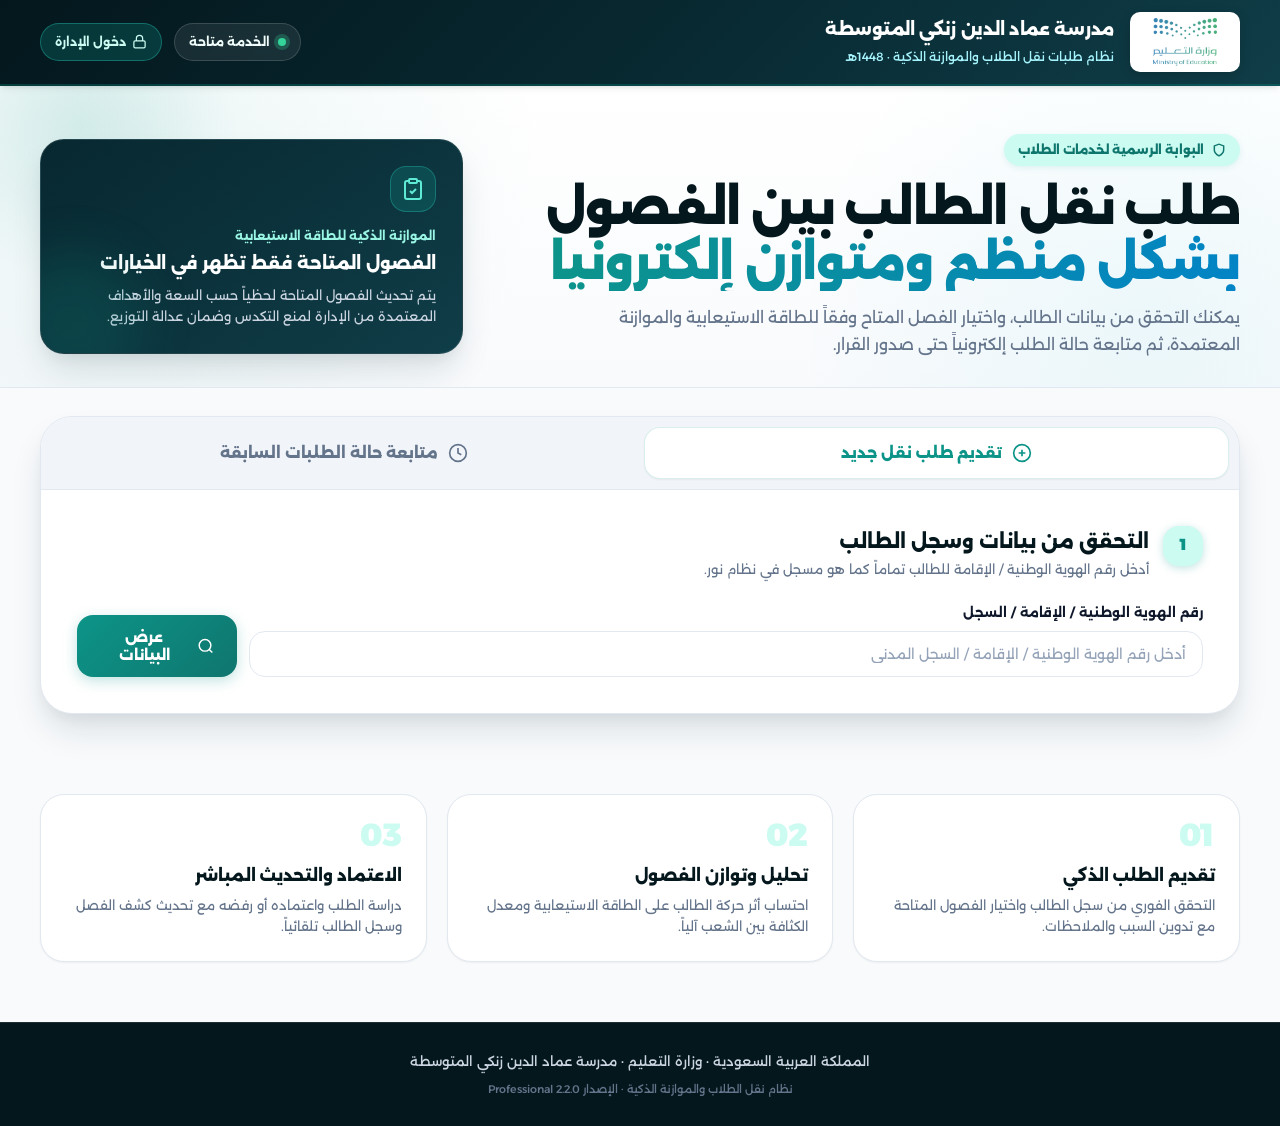
==== commit 00c1834b: "Add files via upload" ====
--- a/index.html
+++ b/index.html
@@ -100,8 +100,8 @@
 
         <div class="lookup-grid">
           <div class="field">
-            <label for="studentId">رقم الهوية الوطنية / الإقامة</label>
-            <input class="control" id="studentId" autocomplete="off" inputmode="numeric" placeholder="أدخل رقم الهوية (10 أرقام)">
+            <label for="studentId">رقم الهوية الوطنية / الإقامة / السجل</label>
+            <input class="control" id="studentId" autocomplete="off" placeholder="أدخل رقم الهوية الوطنية / الإقامة / السجل المدني">
           </div>
           <button id="lookupBtn" class="btn btn-primary">
             <svg width="18" height="18" viewBox="0 0 24 24" fill="none" stroke="currentColor" stroke-width="2"><circle cx="11" cy="11" r="8"/><line x1="21" y1="21" x2="16.65" y2="16.65"/></svg>
@@ -151,6 +151,9 @@
               <div class="field">
                 <label for="targetClass">الفصل المطلوب الانتقال إليه *</label>
                 <select id="targetClass" class="control" required></select>
+                <small style="color:var(--text-muted);font-size:11px;margin-top:5px;display:flex;align-items:center;gap:4px">
+                  <span>💡 ملاحظة: تظهر في القائمة أعلاه فقط الفصول المتاحة التي تتوفر بها مقاعد شاغرة حالياً.</span>
+                </small>
               </div>
               <div class="field">
                 <label for="reason">سبب طلب النقل *</label>
@@ -173,7 +176,7 @@
 
             <div class="policy-note">
               <svg width="20" height="20" viewBox="0 0 24 24" fill="none" stroke="currentColor" stroke-width="2" style="flex:0 0 20px"><circle cx="12" cy="12" r="10"/><line x1="12" y1="8" x2="12" y2="12"/><line x1="12" y1="16" x2="12.01" y2="16"/></svg>
-              <span>ملاحظة هامة: تقديم الطلب يخضع للمراجعة والتدقيق وفق معايير الموازنة بين الفصول والطاقة الاستيعابية، وسيتم إشعاركم بالقرار فور اعتماده من إدارة المدرسة.</span>
+              <span><b>تنويه هام:</b> يخضع طلب النقل للدراسة والموازنة من قِبل إدارة المدرسة ولجنة القبول وفق الطاقة الاستيعابية للشعب، وسيتم إشعاركم بالقرار الرسمي فور اعتماده.</span>
             </div>
 
             <div id="submitMsg" class="alert hidden"></div>
@@ -219,8 +222,8 @@
 
         <div class="lookup-grid">
           <div class="field">
-            <label for="trackId">رقم الهوية الوطنية / الإقامة</label>
-            <input id="trackId" class="control" autocomplete="off" inputmode="numeric" placeholder="أدخل رقم الهوية">
+            <label for="trackId">رقم الهوية الوطنية / الإقامة / السجل</label>
+            <input id="trackId" class="control" autocomplete="off" placeholder="أدخل رقم الهوية أو السجل المدني">
           </div>
           <button id="trackBtn" class="btn btn-dark">
             <svg width="18" height="18" viewBox="0 0 24 24" fill="none" stroke="currentColor" stroke-width="2"><circle cx="11" cy="11" r="8"/><line x1="21" y1="21" x2="16.65" y2="16.65"/></svg>
--- a/assets/student.css
+++ b/assets/student.css
@@ -1101,59 +1101,198 @@
 
 /* ================= STUDENT STATUS NOTICE CARDS ================= */
 .status-notice-card {
-  border-radius: var(--radius-lg);
-  padding: 24px;
+  border-radius: var(--radius-xl);
+  padding: 26px;
   margin-top: 20px;
   animation: fadeIn 0.35s ease;
   border: 1.5px solid transparent;
+  box-shadow: 0 4px 18px rgba(0, 0, 0, 0.04);
 }
 
 .status-notice-card.pending {
-  background: linear-gradient(180deg, #fffdfa 0%, #fffbeb 100%);
-  border-color: #fde68a;
+  background: linear-gradient(180deg, #fffdf8 0%, #fefce8 100%);
+  border-color: #fde047;
+  box-shadow: 0 6px 22px rgba(234, 179, 8, 0.08);
 }
 
 .status-notice-card.approved {
-  background: linear-gradient(180deg, #f0fdf4 0%, #ecfdf5 100%);
-  border-color: #a7f3d0;
+  background: linear-gradient(180deg, #f0fdf4 0%, #ecfdf5 50%, #f7fee7 100%);
+  border-color: #86efac;
+  box-shadow: 0 8px 26px rgba(16, 185, 129, 0.12);
+  position: relative;
+  overflow: hidden;
+}
+
+.status-notice-card.approved::before {
+  content: "";
+  position: absolute;
+  top: 0;
+  left: 0;
+  right: 0;
+  height: 4px;
+  background: linear-gradient(90deg, #059669 0%, #10b981 50%, #84cc16 100%);
 }
 
 .notice-header {
   display: flex;
   align-items: center;
-  gap: 14px;
-  margin-bottom: 12px;
+  gap: 16px;
+  margin-bottom: 14px;
 }
 
 .notice-icon-box {
-  width: 44px;
-  height: 44px;
+  width: 48px;
+  height: 48px;
   border-radius: var(--radius-md);
   display: grid;
   place-items: center;
-  flex: 0 0 44px;
+  flex: 0 0 48px;
+  box-shadow: 0 4px 12px rgba(0, 0, 0, 0.06);
 }
 
 .status-notice-card.pending .notice-icon-box {
-  background: #fef3c7;
-  color: #b45309;
+  background: #fef08a;
+  color: #a16207;
 }
 
 .status-notice-card.approved .notice-icon-box {
-  background: #d1fae5;
-  color: #047857;
+  background: #10b981;
+  color: #ffffff;
+  box-shadow: 0 4px 16px rgba(16, 185, 129, 0.35);
 }
 
 .notice-header h3 {
+  font-size: 17px;
+  font-weight: 900;
+  color: var(--navy-950);
+  margin-bottom: 2px;
+}
+
+.notice-body {
+  font-size: 14px;
+  color: var(--navy-800);
+  line-height: 1.8;
+}
+
+/* Decision Banner inside Notice and Tracking Cards */
+.decision-banner {
+  display: flex;
+  align-items: center;
+  gap: 16px;
+  padding: 16px 20px;
+  border-radius: var(--radius-lg);
+  margin: 16px 0;
+}
+
+.decision-banner.approved {
+  background: linear-gradient(135deg, #065f46 0%, #047857 60%, #0d9488 100%);
+  color: #ffffff;
+  box-shadow: 0 6px 20px rgba(5, 150, 105, 0.25);
+  border: 1px solid rgba(255, 255, 255, 0.2);
+}
+
+.decision-banner.approved h4 {
   font-size: 16px;
   font-weight: 900;
+  color: #ffffff;
+  margin-bottom: 4px;
+  letter-spacing: -0.2px;
+}
+
+.decision-banner.approved p {
+  font-size: 13px;
+  color: #d1fae5;
+  margin: 0;
+  font-weight: 600;
+  line-height: 1.6;
+}
+
+.decision-banner.pending {
+  background: linear-gradient(135deg, #fffbeb 0%, #fef3c7 100%);
+  border: 1.5px solid #fde68a;
+  color: #92400e;
+}
+
+.decision-banner.pending h4 {
+  font-size: 15px;
+  font-weight: 900;
+  color: #92400e;
+  margin-bottom: 3px;
+}
+
+.decision-banner.pending p {
+  font-size: 12.5px;
+  color: #b45309;
+  margin: 0;
+  line-height: 1.6;
+}
+
+.decision-banner.rejected {
+  background: linear-gradient(135deg, #fff1f2 0%, #ffe4e6 100%);
+  border: 1.5px solid #fecdd3;
+  color: #9f1239;
+  box-shadow: 0 4px 14px rgba(225, 29, 72, 0.06);
+}
+
+.decision-banner.rejected h4 {
+  font-size: 15.5px;
+  font-weight: 900;
+  color: #9f1239;
+  margin-bottom: 3px;
+}
+
+.decision-banner.rejected p {
+  font-size: 13px;
+  color: #be123c;
+  margin: 0;
+  line-height: 1.6;
+  font-weight: 600;
+}
+
+.decision-icon {
+  font-size: 32px;
+  line-height: 1;
+  flex: 0 0 40px;
+  text-align: center;
+}
+
+/* Route Path Visualizer */
+.transfer-route-box {
+  display: flex;
+  align-items: center;
+  justify-content: space-between;
+  background: rgba(255, 255, 255, 0.9);
+  border: 1.5px solid #e2e8f0;
+  padding: 12px 18px;
+  border-radius: var(--radius-md);
+  margin: 14px 0;
+  gap: 12px;
+}
+
+.route-step {
+  text-align: center;
+  flex: 1;
+}
+
+.route-step span {
+  display: block;
+  font-size: 11px;
+  font-weight: 700;
+  color: #64748b;
+  margin-bottom: 2px;
+}
+
+.route-step strong {
+  display: block;
+  font-size: 14px;
+  font-weight: 900;
   color: var(--navy-950);
 }
 
-.notice-body {
-  font-size: 13px;
-  color: var(--navy-800);
-  line-height: 1.7;
+.route-arrow {
+  color: var(--primary);
+  font-size: 18px;
+  font-weight: 900;
 }
 
 .notice-meta-grid {
@@ -1164,25 +1303,199 @@
 }
 
 .notice-meta-pill {
-  background: rgba(255, 255, 255, 0.85);
+  background: rgba(255, 255, 255, 0.95);
   border: 1px solid rgba(0, 0, 0, 0.08);
-  padding: 8px 12px;
+  padding: 10px 14px;
   border-radius: var(--radius-sm);
-  font-size: 11px;
+  font-size: 11.5px;
+  color: #64748b;
 }
 
 .notice-meta-pill b {
   display: block;
-  font-size: 13px;
+  font-size: 13.5px;
   color: var(--navy-950);
   margin-top: 2px;
 }
 
 .notice-footer-hint {
   font-size: 12px;
+  font-weight: 700;
+  color: #475569;
+  border-top: 1px dashed rgba(0, 0, 0, 0.1);
+  padding-top: 12px;
+  margin-top: 14px;
+}
+
+/* ================= ENHANCED REQUEST TRACKING CARDS ================= */
+.request-card {
+  background: #ffffff;
+  border: 1.5px solid var(--border);
+  border-radius: var(--radius-xl);
+  padding: 22px 24px;
+  margin-bottom: 16px;
+  box-shadow: 0 4px 16px rgba(0, 0, 0, 0.03);
+  transition: all 0.25s ease;
+  position: relative;
+  overflow: hidden;
+}
+
+.request-card:hover {
+  transform: translateY(-2px);
+  box-shadow: 0 8px 24px rgba(0, 0, 0, 0.07);
+}
+
+.request-card.card-approved {
+  border-color: #86efac;
+  background: linear-gradient(180deg, #ffffff 0%, #f0fdf4 100%);
+}
+
+.request-card.card-approved::before {
+  content: "";
+  position: absolute;
+  top: 0;
+  left: 0;
+  right: 0;
+  height: 3px;
+  background: linear-gradient(90deg, #059669 0%, #10b981 100%);
+}
+
+.request-card.card-pending {
+  border-color: #fde047;
+  background: linear-gradient(180deg, #ffffff 0%, #fffdf8 100%);
+}
+
+.request-card.card-pending::before {
+  content: "";
+  position: absolute;
+  top: 0;
+  left: 0;
+  right: 0;
+  height: 3px;
+  background: #eab308;
+}
+
+.request-card.card-rejected {
+  border-color: #fca5a5;
+  background: linear-gradient(180deg, #ffffff 0%, #fffafa 100%);
+}
+
+.request-card.card-rejected::before {
+  content: "";
+  position: absolute;
+  top: 0;
+  left: 0;
+  right: 0;
+  height: 3px;
+  background: #ef4444;
+}
+
+.request-card-head {
+  display: flex;
+  justify-content: space-between;
+  align-items: flex-start;
+  margin-bottom: 16px;
+  border-bottom: 1px solid #f1f5f9;
+  padding-bottom: 14px;
+}
+
+.request-badge {
+  display: inline-flex;
+  align-items: center;
+  gap: 6px;
+  font-size: 12px;
+  font-weight: 800;
+  padding: 5px 14px;
+  border-radius: var(--radius-pill);
+}
+
+.request-badge.approved {
+  background: #d1fae5;
+  color: #047857;
+  border: 1px solid #a7f3d0;
+}
+
+.request-badge.pending {
+  background: #fef3c7;
+  color: #92400e;
+  border: 1px solid #fde68a;
+}
+
+.request-badge.rejected {
+  background: #fee2e2;
+  color: #b91c1c;
+  border: 1px solid #fecaca;
+}
+
+.request-meta-grid {
+  display: grid;
+  grid-template-columns: repeat(3, 1fr);
+  gap: 12px;
+  background: rgba(248, 250, 252, 0.8);
+  padding: 12px 16px;
+  border-radius: var(--radius-md);
+  border: 1px solid #e2e8f0;
+  margin-bottom: 14px;
+}
+
+.request-meta-item {
+  font-size: 11.5px;
+  color: #64748b;
   font-weight: 600;
-  color: #64748b;
-  border-top: 1px solid rgba(0, 0, 0, 0.06);
-  padding-top: 10px;
-}
-
+}
+
+.request-meta-item b {
+  display: block;
+  font-size: 13.5px;
+  color: var(--navy-950);
+  font-weight: 800;
+  margin-top: 2px;
+}
+
+.admin-note-box {
+  background: #f8fafc;
+  border-right: 3px solid var(--primary);
+  border-radius: 4px;
+  padding: 10px 14px;
+  font-size: 12.5px;
+  color: var(--navy-800);
+  margin-top: 12px;
+}
+
+.attendance-notice-box {
+  background: linear-gradient(135deg, #ecfdf5 0%, #f0fdf4 100%);
+  border: 1.5px solid #a7f3d0;
+  border-radius: var(--radius-md);
+  padding: 12px 16px;
+  margin-top: 14px;
+  display: flex;
+  align-items: center;
+  gap: 12px;
+  box-shadow: 0 2px 8px rgba(16, 185, 129, 0.08);
+}
+
+.attendance-notice-icon {
+  font-size: 22px;
+  flex: 0 0 28px;
+  text-align: center;
+}
+
+.attendance-notice-text {
+  font-size: 12.5px;
+  line-height: 1.6;
+  color: #065f46;
+}
+
+.attendance-notice-text strong {
+  display: block;
+  font-size: 13px;
+  font-weight: 900;
+  color: #047857;
+  margin-bottom: 2px;
+}
+
+.attendance-notice-text span {
+  font-weight: 700;
+  color: #065f46;
+}
+
